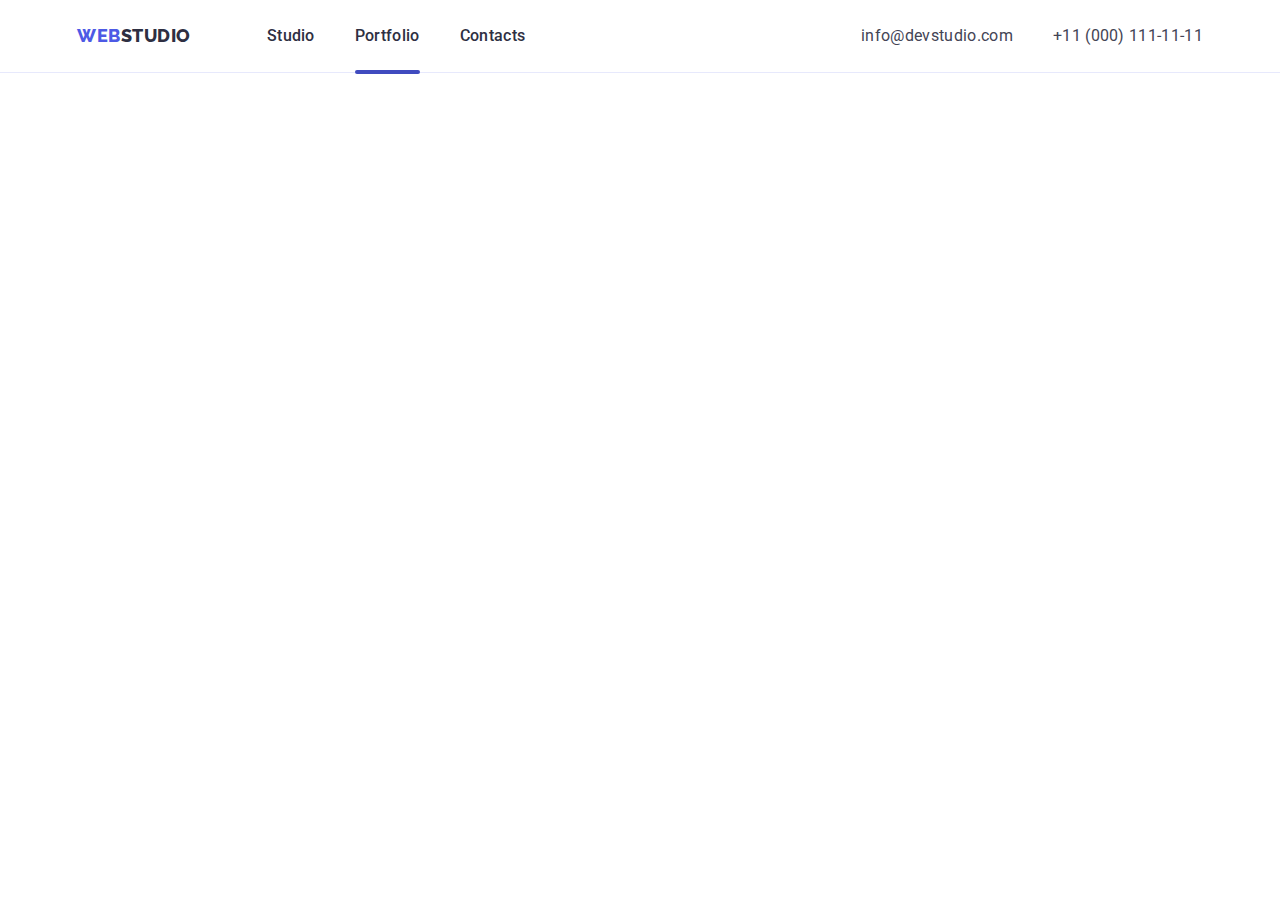
==== portfolio.html @ e5a438dd "1" ====
<!DOCTYPE html>
<html lang="en">
  <head>
    <meta charset="UTF-8" />
    <meta http-equiv="X-UA-Compatible" content="IE=edge" />
    <meta name="viewport" content="width=device-width, initial-scale=1.0" />

    <title>Portfolio</title>
    <link rel="preconnect" href="https://fonts.googleapis.com" />
    <link rel="preconnect" href="https://fonts.gstatic.com" crossorigin />
    <link
      href="https://fonts.googleapis.com/css2?family=Raleway:wght@800&family=Roboto:wght@400;500;700;900&display=swap"
      rel="stylesheet"
    />
    <link
      rel="stylesheet"
      href="https://cdnjs.cloudflare.com/ajax/libs/modern-normalize/1.1.0/modern-normalize.min.css"
    />
    <link href="./css/mobile_menu.css" rel="stylesheet" />
    <link href="./css/container.css" rel="stylesheet" />
    <link href="./css/styles.css" rel="stylesheet" />
  </head>

  <body>
    <header class="header">
      <div class="container navigations">
        <nav class="navigations">
          <a class="logo-top link" href=""
            >Web<span class="studio-top">Studio</span></a
          >

          <ul class="nav list">
            <li class="nav-list">
              <a class="nav-item link" href="./index.html">Studio</a>
            </li>
            <li class="nav-list">
              <a
                class="nav-item link menu__link__active"
                href="./portfolio.html"
                >Portfolio</a
              >
            </li>
            <li class="nav-list">
              <a class="nav-item link" href="">Contacts</a>
            </li>
          </ul>
        </nav>

        <button type="button" class="mobile-menu-open" js-open-menu>
          <svg class="mobile-menu-open__svg" width="32" height="22">
            <use href="./images/icons.svg#icon-menu-vector"></use>
          </svg>
        </button>

        <address class="contact">
          <ul class="contact-list list">
            <li class="contact-catalog">
              <a class="contact-item link" href="mailto:info@devstudio.com"
                >info@devstudio.com</a
              >
            </li>
            <li class="contact-catalog">
              <a class="contact-item link" href="tel:+110001111111"
                >+11 (000) 111-11-11</a
              >
            </li>
          </ul>
        </address>

        <div class="mobile-menu-burger" js-menu-container>
          <div class="container mobile-menu-container">
            <button type="button" class="menu-btn" js-close-menu>
              <svg class="button-icon_menu" width="8" height="8">
                <use href="./images/icons.svg#icon-close-black"></use>
              </svg>
            </button>

            <ul class="nav-menu list">
              <li class="nav-list-menu">
                <a class="nav-item-menu link" href="./index.html">Studio</a>
              </li>
              <li class="nav-list-menu">
                <a class="nav-item-menu link" href="./portfolio.html"
                  >Portfolio</a
                >
              </li>
              <li class="nav-list-menu">
                <a class="nav-item-menu link" href="">Contacts</a>
              </li>
            </ul>

            <div>
              <ul class="contact-list-menu list">
                <li class="contact-catalog-menu">
                  <a class="contact-item-phone link" href="tel:+110001111111"
                    >+11 (000) 111-11-11</a
                  >
                </li>
                <li class="contact-catalog-menu">
                  <a
                    class="contact-item-email link"
                    href="mailto:info@devstudio.com"
                    >info@devstudio.com</a
                  >
                </li>
              </ul>

              <ul class="list social-menu">
                <li>
                  <a class="card-social-menu" href="">
                    <svg class="icon" width="24" height="24">
                      <use
                        class="team-icons"
                        href="./images/icons.svg#icon-instagram"
                      ></use>
                    </svg>
                  </a>
                </li>
                <li>
                  <a class="card-social-menu" href="">
                    <svg class="icon" width="24" height="24">
                      <use
                        class="team-icons"
                        href="./images/icons.svg#icon-twitter"
                      ></use>
                    </svg>
                  </a>
                </li>
                <li>
                  <a class="card-social-menu" href="">
                    <svg class="icon" width="24" height="24">
                      <use
                        class="team-icons"
                        href="./images/icons.svg#icon-facebook"
                      ></use>
                    </svg>
                  </a>
                </li>
                <li>
                  <a class="card-social-menu" href="">
                    <svg class="icon" width="24" height="24">
                      <use
                        class="team-icons"
                        href="./images/icons.svg#icon-linkedin"
                      ></use>
                    </svg>
                  </a>
                </li>
              </ul>
            </div>
          </div>
        </div>
      </div>
    </header>

    <!-- <main>
      <section class="portfolio">
        <div class="container">
          <h1 hidden>Kind-work</h1>
          <ul class="button-list list">
            <li class="button-catalog">
              <button class="button-kind" type="button">All</button>
            </li>
            <li class="button-catalog">
              <button class="button-kind" type="button">Web Site</button>
            </li>
            <li class="button-catalog">
              <button class="button-kind" type="button">App</button>
            </li>
            <li class="button-catalog">
              <button class="button-kind" type="button">Design</button>
            </li class="button-catalog">
            <li>
              <button class="button-kind" type="button">Marketing</button>
            </li class="button-catalog">
          </ul>

          <ul class="cards-set list">
            <li class="card-list">
              <a class="card-links link" href=""
                >
                <div class="card-set-wrapper">
              <img class="card-img" src="./images/img4.jpg" alt="banking" width="360" />
               <p class="card-set-text">
                14 Stylish and User-Friendly App Design Concepts · Task Manager App · Calorie Tracker App · Exotic Fruit Ecommerce App · Cloud Storage App
              </p> 
                </div>
                <div class="card-info">  
                <h2 class="cards-set-title">Banking App Interface Concept</h2>
                <p class="card-sphere">App</p>
                </div>
              </a>
            </li>
            <li class="card-list">
              <a class="card-links link" href=""
                >
                <div class="card-set-wrapper"> 
                  <img class="card-img" src="./images/imgp2.jpg" alt="cashless" width="360" />
                   <p class="card-set-text">
                14 Stylish and User-Friendly App Design Concepts · Task Manager App · Calorie Tracker App · Exotic Fruit Ecommerce App · Cloud Storage App
              </p> 
                </div>
                <div class="card-info"> 
                <h2 class="cards-set-title">Cashless Payment</h2>
                <p class="card-sphere">Marketing</p>
                </div>
              </a>
            </li>
            <li class="card-list">
              <a class="card-links link" href="">
                <div class="card-set-wrapper">
                <img class="card-img" src="./images/imgp3.jpg" alt="app" width="360" />
                 <p class="card-set-text">
                14 Stylish and User-Friendly App Design Concepts · Task Manager App · Calorie Tracker App · Exotic Fruit Ecommerce App · Cloud Storage App
              </p> 
                </div>
                <div class="card-info"> 
                <h2 class="cards-set-title">Meditation App</h2>
                <p class="card-sphere">App</p>
                </div>
              </a>
            </li>

            <li class="card-list">
              <a class="card-links link" href="">
                <div class="card-set-wrapper"> 
                <img class="card-img" src="./images/imgtax.jpg" alt="taxi" width="360" />
                 <p class="card-set-text">
                14 Stylish and User-Friendly App Design Concepts · Task Manager App · Calorie Tracker App · Exotic Fruit Ecommerce App · Cloud Storage App
              </p> 
                </div>
                <div class="card-info"> 
                <h2 class="cards-set-title">Taxi Service</h2>
                <p class="card-sphere">Marketing</p>
                </div></a
              >
              
            </li>
            <li class="card-list">
              <a class="card-links link" href="">
                <div class="card-set-wrapper"> 
                <img class="card-img" src="./images/imgp5.jpg" alt="screen" width="360" />
                 <p class="card-set-text">
                14 Stylish and User-Friendly App Design Concepts · Task Manager App · Calorie Tracker App · Exotic Fruit Ecommerce App · Cloud Storage App
              </p> 
                </div>
                <div class="card-info"> 
                <h2 class="cards-set-title">Screen Illustrations</h2>
                <p class="card-sphere">Design</p></div></a
              >
            </li>
            <li class="card-list">
              <a class="card-links link" href="">
                <div class="card-set-wrapper"> 
                <img class="card-img" src="./images/imgp6.jpg" alt="courses" width="360" />
                 <p class="card-set-text">
                14 Stylish and User-Friendly App Design Concepts · Task Manager App · Calorie Tracker App · Exotic Fruit Ecommerce App · Cloud Storage App
              </p> 
                </div>
                <div class="card-info"> 
                <h2 class="cards-set-title">Online Courses</h2>
                <p class="card-sphere">Marketing</p></div></a
              >
            </li>
            <li class="card-list">
              <a class="card-links link" href="">
                <div class="card-set-wrapper"> 
                <img class="card-img" src="./images/imgp7.jpg" alt="instagram" width="360" />
                 <p class="card-set-text">
                14 Stylish and User-Friendly App Design Concepts · Task Manager App · Calorie Tracker App · Exotic Fruit Ecommerce App · Cloud Storage App
              </p> 
                </div>
                <div class="card-info"> 
                <h2 class="cards-set-title">Instagram Stories Concept</h2>
                <p class="card-sphere">Design</p></div></a
              >
            </li>
            <li class="card-list">
              <a class="card-links link" href="">
                <div class="card-set-wrapper"> 
                <img class="card-img" src="./images/imgp8.jpg" alt="food" width="360" />
                 <p class="card-set-text">
                14 Stylish and User-Friendly App Design Concepts · Task Manager App · Calorie Tracker App · Exotic Fruit Ecommerce App · Cloud Storage App
              </p> 
                </div>
                <div class="card-info"> 
                <h2 class="cards-set-title">Organic Food</h2>
                <p class="card-sphere">Web Site</p></div>
              </a>
            </li>
            <li class="card-list">
              <a class="card-links link" href="">
                <div class="card-set-wrapper"> 
                <img class="card-img" src="./images/imgp9.jpg" alt="coffee" width="360" />
                 <p class="card-set-text">
                14 Stylish and User-Friendly App Design Concepts · Task Manager App · Calorie Tracker App · Exotic Fruit Ecommerce App · Cloud Storage App
              </p> 
                </div>
                <div class="card-info"> 
                <h2 class="cards-set-title">Fresh Coffee</h2>
                <p class="card-sphere">Web Site</p></div></a
              >
            </li>
          </ul>
        </div>
      </section>
    </main> -->

    <!-- <footer class="footer">
      <div class="container bottom-container">
        <div class="footer-join">
          <div class="footer-conteiner">
            <a class="logo-top logo-foot link" href=""
              >Web<span class="studio-botton">Studio</span></a
            >
            <p class="footer-text">
              Increase the flow of customers and <br />sales for your business
              with digital<br />
              marketing & growth solutions.
            </p>
          </div>

          <div class="join-block">
            <h3 class="social-title">Social media</h3>
            <ul class="list social-footer">
              <li class="card-social">
                <a class="card-social-footer" href="">
                  <svg class="icon" width="24" height="24">
                    <use
                      class="team-icons"
                      href="./images/icons.svg#icon-instagram"
                    ></use>
                  </svg>
                </a>
              </li>
              <li class="card-social">
                <a class="card-social-footer" href="">
                  <svg class="icon" width="24" height="24">
                    <use
                      class="team-icons"
                      href="./images/icons.svg#icon-twitter"
                    ></use>
                  </svg>
                </a>
              </li>
              <li class="card-social">
                <a class="card-social-footer" href="">
                  <svg class="icon" width="24" height="24">
                    <use
                      class="team-icons"
                      href="./images/icons.svg#icon-facebook"
                    ></use>
                  </svg>
                </a>
              </li>
              <li class="card-social">
                <a class="card-social-footer" href="">
                  <svg class="icon" width="24" height="24">
                    <use
                      class="team-icons"
                      href="./images/icons.svg#icon-linkedin"
                    ></use>
                  </svg>
                </a>
              </li>
            </ul>
          </div>
        </div>

        <div class="subscribe">
          <h3 class="social-title-sb">Subscribe</h3>
          <form class="subscribe-form">
            <input
              type="text"
              class="subscribe-form-input"
              placeholder="E-mail"
              name="user-subscribe"
            />
            <button type="submit" class="subscribe-form__btn">
              <span class="join-block__subscribe"> Subscribe</span>
            </button>
          </form>
        </div>
      </div>
    </footer> -->
    <script src="./js/modal.js"></script>
    <script src="./js/modal-menu.js"></script>
  </body>
</html>
---- css/mobile_menu.css ----
@media screen and (max-width: 767px) {
  .mobile-menu-burger {
    position: fixed;
    width: 100%;
    height: 100%;
    background-color: #fff;
    top: 0;
    left: 0;
    z-index: 1000;

    opacity: 0;
    visibility: hidden;
    pointer-events: none;
  }

  .mobile-menu-container {
    display: flex;
    flex-direction: column;
    height: 100%;
    justify-content: space-between;
  }

  .is-open {
    opacity: 1;
    visibility: visible;
    pointer-events: auto;
  }

  .mobile-menu-open {
    border: none;
    padding: 0;
    line-height: 0;
    background: transparent;
  }

  .mobile-menu-open__svg {
    fill: black;
    stroke: black;
  }

  .menu-btn {
    position: absolute;
    width: 24px;
    height: 24px;
    top: 24px;
    right: 24px;
    border-radius: 50%;
    background-color: #e7e9fc;
    border: 1px solid rgba(0, 0, 0, 0.1);
    border-color: #f4f4fd;
    display: flex;
    align-items: center;
    justify-content: center;
    fill: var(--navy-blue-color);
    cursor: pointer;
    transition-property: fill, background-color;
    transition-duration: 250ms;
    transition-timing-function: cubic-bezier(0.4, 0, 0.2, 1);
  }

  .menu-btn:hover {
    background-color: var(--ocean-color);
    fill: var(--white-color);
  }
  .button-icon_menu {
  }

  .nav-menu {
    padding-top: 80px;
    padding-left: 40px;
    display: flex;
    flex-direction: column;
    gap: 40px;
  }

  .nav-item-menu {
    font-family: "Roboto";
    font-style: normal;
    font-weight: 700;
    font-size: 36px;
    line-height: 1.1;
    letter-spacing: 0.02em;
    text-transform: capitalize;
    color: #2e2f42;
  }

  .nav-item-menu:focus {
    color: var(--ocean-color);
  }

  .contact-catalog-menu {
    margin-bottom: 40px;
  }

  .contact-catalog-menu:last-child {
    margin-bottom: 0;
  }

  .contact-list-menu {
    padding-left: 40px;
    padding-bottom: 48px;
  }

  .contact-item-phone {
    font-family: "Roboto";
    font-style: normal;
    font-weight: 700;
    font-size: 36px;
    line-height: 1.1;
    letter-spacing: 0.02em;
    text-transform: capitalize;
    color: #2e2f42;
  }

  .contact-item-phone:focus {
    color: var(--ocean-color);
  }

  .contact-item-email {
    font-family: "Roboto";
    font-style: normal;
    font-weight: 500;
    font-size: 20px;
    line-height: 1.2;
    letter-spacing: 0.02em;
    color: #434455;
  }

  .contact-item-email:focus {
    color: var(--ocean-color);
  }

  .social-menu {
    display: flex;
    justify-content: space-around;
  }

  .card-social-menu {
    display: flex;
    align-items: center;
    justify-content: center;
    width: 40px;
    height: 40px;
    border-radius: 50%;
    background-color: var(--iris-color);

    transition-property: background-color;
    transition-duration: 250ms;
    transition-timing-function: cubic-bezier(0.4, 0, 0.2, 1);
  }

  .card-social-menu:focus {
    background-color: var(--ocean-color);
  }
}

@media screen and (min-width: 768px) {
  .mobile-menu-burger {
    display: none;
  }
  .mobile-menu-open {
    display: none;
  }
}
---- css/container.css ----
.container {
  padding-left: 16px;
  padding-right: 16px;
}

@media screen and (min-width: 480px) {
  .container {
    width: 428px;
    margin-right: auto;
    margin-left: auto;
  }
}

@media screen and (min-width: 768px) {
  .container {
    width: 768px;
  }
}

@media screen and (min-width: 1200px) {
  .container {
    width: 1158px;
  }
}
---- css/styles.css ----
:root {
  --font-weight-h: 500;
  --font-weight-hh: 700;
  --font-size-h: 20px;
  --font-size-hh: 36px;
  --line-height-h: 1.1;
  --line-height-hh: 1.2;
  --line-height-p: 1.5;
  --letter-spacing-h: 0.04em;
  --letter-spacing-p: 0.02em;
  --slate-color: #434455;
  --navy-blue-color: #2e2f42;
  --iris-color: #4d5ae5;
  --white-color: #ffffff;
  --ocean-color: #404bbf;
  --cloud-color: #f4f4fd;
  --cornflower-color: #e7e9fc;
  --green-color: #31d0aa;
  --light-slate: #8e8f99;
  --dairy: #fcfcfc;
}

body {
  font-family: "Roboto", sans-serif;
  font-style: normal;
  background-color: var(--white-color);
  color: var(--slate-color);
  margin: 0;
}

.nav,
.contact-list {
  list-style: none;
}

header {
  background-color: var(--white-color);
}

.link {
  text-decoration: none;
}

.list {
  margin: 0;
}

h1,
h2,
h3,
h4,
h5,
h6,
p,
a,
ul {
  margin: 0;
  padding: 0;
  border: 0;
}

ul {
  list-style-type: none;
}

button {
  cursor: pointer;
}

/*header*/

/*логотип*/

.header {
  padding-top: 16px;
  padding-bottom: 16px;
  border-bottom: 1px solid var(--cornflower-color);
}

.logo-top {
  font-family: "Raleway", sans-serif;
  font-weight: 800;
  font-size: 18px;
  line-height: 1.17;
  letter-spacing: 0.03em;
  text-transform: uppercase;
  color: var(--iris-color);
  margin-right: 76px;
}

.studio-top {
  font-family: "Raleway", sans-serif;
  font-weight: 800;
  font-size: 18px;
  line-height: 1.17;
  letter-spacing: 0.03em;
  text-transform: uppercase;
  color: var(--navy-blue-color);
}

/* navbar */

/* navbar */

@media screen and (max-width: 768px) {
  .nav {
    display: none;
  }

  .contact {
    display: none;
  }
}

.navigations {
  display: flex;
  align-items: center;
  justify-content: space-between;
}

@media screen and (min-width: 768px) {
  .header {
    border-bottom: 1px solid var(--cornflower-color);
  }

  .navigations {
    display: flex;
    align-items: center;
  }

  .nav {
    display: flex;
  }

  .menu__link__active::after {
    content: "";
    position: absolute;
    width: 100%;
    height: 4px;
    bottom: -2px;
    left: 0;
    background: var(--ocean-color);
    border-radius: 2px;
    top: 44px;
  }

  .menu__link__active {
    color: var(--ocean-color);
  }

  .nav-item {
    position: relative;

    display: block;

    font-weight: var(--font-weight-h);
    line-height: var(--line-height-p);
    letter-spacing: var(--letter-spacing-p);

    color: var(--navy-blue-color);

    transition-property: color;
    transition-duration: 250ms;
    transition-timing-function: cubic-bezier(0.4, 0, 0.2, 1);
  }

  .nav-list {
    margin-right: 40px;
  }
  .nav-list:last-child {
    margin-right: 0;
  }

  /* contacts */

  .contact {
    margin-left: auto;
  }
  .contact-list {
    display: flex;
    gap: 0;
    flex-direction: column;
    align-items: baseline;
    font-size: 12px;
  }

  .contact-item {
    display: block;

    font-style: normal;
    font-weight: 400px;
    font-size: 12px;
    line-height: var(--line-height-p);
    letter-spacing: var(--letter-spacing-p);

    color: var(--slate-color);

    transition-property: color;
    transition-duration: 250ms;
    transition-timing-function: cubic-bezier(0.4, 0, 0.2, 1);
  }

  .nav-item:focus,
  .nav-item:hover,
  .contact-item:focus,
  .contact-item:hover {
    color: var(--ocean-color);
  }
}

@media screen and (min-width: 1200px) {
  .header {
    border-bottom: 1px solid var(--cornflower-color);
    padding-top: 0px;
    padding-bottom: 0px;
  }

  .navigations {
    display: flex;
    align-items: center;
  }

  .nav {
    display: flex;
  }

  .menu__link__active {
    color: #404bbf;
  }

  .menu__link__active::after {
    content: "";
    position: absolute;
    width: 100%;
    height: 4px;
    bottom: -2px;
    left: 0;
    background: var(--ocean-color);
    border-radius: 2px;
    top: 70px;
  }

  .nav-item {
    position: relative;

    display: block;

    padding-top: 24px;
    padding-bottom: 24px;

    font-weight: var(--font-weight-h);
    line-height: var(--line-height-p);
    letter-spacing: var(--letter-spacing-p);

    color: var(--navy-blue-color);

    transition-property: color;
    transition-duration: 250ms;
    transition-timing-function: cubic-bezier(0.4, 0, 0.2, 1);
  }

  .nav-list {
    margin-right: 40px;
  }
  .nav-list:last-child {
    margin-right: 0;
  }

  /* contacts */

  .contact {
    margin-left: auto;
  }
  .contact-list {
    display: flex;
    flex-direction: row;
  }

  .contact-catalog {
    margin-left: 40px;
  }

  .contact-catalog:first-child {
    margin-left: 0;
  }

  .contact-item {
    display: block;
    padding-top: 24px;
    padding-bottom: 24px;

    font-style: normal;
    font-weight: 400px;
    font-size: 16px;
    line-height: var(--line-height-p);
    letter-spacing: var(--letter-spacing-p);

    color: var(--slate-color);

    transition-property: color;
    transition-duration: 250ms;
    transition-timing-function: cubic-bezier(0.4, 0, 0.2, 1);
  }

  .nav-item:focus,
  .nav-item:hover,
  .contact-item:focus,
  .contact-item:hover {
    color: var(--ocean-color);
  }
}
/* main page*/

/*hero*/

@media screen and (max-width: 768px) {
  .hero-section {
    margin: auto;
    padding-top: 112px;
    padding-bottom: 112px;
    text-align: center;

    background-color: var(--navy-blue-color);
    background-image: linear-gradient(
        rgba(46, 47, 66, 0.7),
        rgba(46, 47, 66, 0.7)
      ),
      url(../images/baner_ph.jpg);
    background-repeat: no-repeat;
    background-size: cover;
    width: 100%;

    background-position: center;
  }

  @media screen and (min-device-pixel-ratio: 2) and (max-width: 768px),
    screen and (min-resolution: 192dpi) and (max-width: 768px),
    screen and (min-resolution: 2dppx) and (max-width: 768px) {
    .hero-section {
      background-image: linear-gradient(
          rgba(46, 47, 66, 0.7),
          rgba(46, 47, 66, 0.7)
        ),
        url(../images/baner-ph-2x.jpg);
    }
  }
  .hero-title {
    margin-top: 0;
    margin-bottom: 0;

    text-align: center;
    font-weight: var(--font-weight-hh);
    font-size: 36px;
    line-height: 1.1;
    letter-spacing: var(--letter-spacing-p);
    color: var(--white-color);
  }

  .hero-button {
    margin-top: 72px;

    padding-bottom: 188px;

    border: 1px solid transparent;
    border-radius: 4px;
    padding: 16px 32px;
    min-width: 169px;

    font-family: "Roboto", sans-serif;
    font-weight: 500;
    font-size: 16px;
    line-height: 1.5;
    letter-spacing: 0.04em;
    cursor: pointer;
    text-align: center;

    background-color: var(--iris-color);
    color: var(--white-color);

    transition-duration: 250ms;
    transition-property: color, background-color, box-shadow;
    transition-timing-function: cubic-bezier(0.4, 0, 0.2, 1);
  }

  .hero-button:focus,
  .hero-button:hover {
    background-color: var(--ocean-color);
    color: var(--white-color);
  }
}

@media screen and (min-width: 769px) {
  .hero-section {
    padding-top: 112px;
    padding-bottom: 112px;
    background-image: linear-gradient(
        rgba(46, 47, 66, 0.7),
        rgba(46, 47, 66, 0.7)
      ),
      url(../images/baner_tb.jpg);
    background-repeat: no-repeat;
    background-size: cover;
    width: 100%;

    background-position: center;
    text-align: center;
  }

  @media screen and (min-device-pixel-ratio: 2) and (min-width: 769px),
    screen and (min-resolution: 192dpi) and (min-width: 769px),
    screen and (min-resolution: 2dppx) and (min-width: 769px) {
    .hero-section {
      background-image: linear-gradient(
          rgba(46, 47, 66, 0.7),
          rgba(46, 47, 66, 0.7)
        ),
        url(../images/baner-tb-2x.jpg);
    }
  }
  .hero-title {
    font-size: 56px;
    line-height: 1.07;
    letter-spacing: var(--letter-spacing-p);
    color: var(--white-color);
  }

  .hero-button {
    margin-top: 36px;

    border: 1px solid transparent;
    border-radius: 4px;
    padding: 16px 32px;
    min-width: 169px;

    font-family: "Roboto", sans-serif;
    font-weight: 500;
    font-size: 16px;
    line-height: 1.5;
    letter-spacing: 0.04em;
    cursor: pointer;
    text-align: center;

    background-color: var(--iris-color);
    color: var(--white-color);

    transition-duration: 250ms;
    transition-property: color, background-color, box-shadow;
    transition-timing-function: cubic-bezier(0.4, 0, 0.2, 1);
  }

  .hero-button:focus,
  .hero-button:hover {
    background-color: var(--ocean-color);
    color: var(--white-color);
  }
}

@media screen and (min-width: 1200px) {
  .hero-section {
    margin: auto;
    padding-top: 188px;
    padding-bottom: 188px;
    text-align: center;
    background-image: linear-gradient(
        rgba(46, 47, 66, 0.7),
        rgba(46, 47, 66, 0.7)
      ),
      url(../images/people-office.jpg);
    background-repeat: no-repeat;
    background-size: cover;
    max-width: 1400px;
    background-position: center;
  }

  @media screen and (min-device-pixel-ratio: 2) and (min-width: 1200px),
    screen and (min-resolution: 192dpi) and (min-width: 1200px),
    screen and (min-resolution: 2dppx) and (min-width: 1200px) {
    .hero-section {
      background-image: linear-gradient(
          rgba(46, 47, 66, 0.7),
          rgba(46, 47, 66, 0.7)
        ),
        url(../images/people-office2x.jpg);
    }
  }

  .hero-button {
    margin-top: 48px;
  }
}
/*feature*/

@media screen and (max-width: 768px) {
  .feature {
    padding-top: 96px;
    padding-bottom: 96px;
  }

  .h-feature {
    margin-top: 0;
    margin-bottom: 0;
  }

  .feature-list {
  }

  .feature-catalog {
    margin-bottom: 72px;
  }

  .feature-catalog:last-child {
    margin-right: 0;
    margin-bottom: 0;
  }

  .feature-title {
    font-size: 36px;
    line-height: 1.1;
    text-align: center;
    letter-spacing: 0.02em;
    color: #2e2f42;

    margin-bottom: 8px;
  }

  .feature-text {
    font-weight: 500;
    font-size: 16px;
    line-height: 1.5;
    letter-spacing: 0.02em;
  }
}

@media screen and (min-width: 769px) {
  .feature {
    width: 100%;
    padding-top: 96px;
    padding-bottom: 96px;
  }

  .h-feature {
    margin-top: 0;
    margin-bottom: 0;
  }

  .feature-list {
    display: flex;
    flex-wrap: wrap;
  }

  .feature-catalog {
    margin-bottom: 72px;
    margin-right: 24px;
    width: 356px;
  }

  .feature-catalog:nth-child(2) {
    margin-right: 0px;
  }

  .feature-catalog:nth-child(3) {
    margin-bottom: 0px;
  }

  .feature-catalog:nth-child(4) {
    margin-bottom: 0px;
    margin-right: 0px;
  }

  .feature-title {
    font-size: 36px;
    line-height: 1.1;
    letter-spacing: 0.02em;
    color: #2e2f42;

    margin-bottom: 8px;
  }

  .feature-text {
    font-weight: 500;
    font-size: 16px;
    line-height: 1.5;
    letter-spacing: var(--letter-spacing-p);
  }
}

@media screen and (min-width: 1200px) {
  .feature {
    padding-top: 120px;
    padding-bottom: 120px;
  }

  .h-feature {
    margin-top: 0;
    margin-bottom: 0;
  }

  .feature-catalog {
    width: 264px;
    flex-wrap: wrap;
    margin-right: 24px;
    margin-bottom: 0;
  }

  .feature-catalog::before {
    display: block;
    content: "";
    height: 112px;
    block-size: contain;
    background-repeat: no-repeat;
    background-position: center;
    background-color: var(--cloud-color);
  }

  .feature-catalog:nth-child(1)::before {
    background-image: url(../images/antenna1.svg);
  }

  .feature-catalog:nth-child(2)::before {
    background-image: url(../images/clock1.svg);
  }

  .feature-catalog:nth-child(3)::before {
    background-image: url(../images/diagram1.svg);
  }

  .feature-catalog:nth-child(4)::before {
    background-image: url(../images/astronaut1.svg);
  }

  .feature-catalog:last-child {
    margin-right: 0;
    width: 264px;
  }

  .feature-catalog:nth-child(2) {
    margin-right: 24px;
  }

  .feature-list {
    list-style: none;
    display: flex;
    padding-left: 0px;
    padding-right: 0px;
    flex-wrap: nowrap;
  }

  .feature-title {
    margin-top: 8px;
    margin-bottom: 8px;

    font-weight: 500;
    font-size: 20px;
    line-height: 1.2;

    letter-spacing: 0.02em;
    color: var(--navy-blue-color);
  }

  .feature-text {
    padding-top: 0;

    min-width: 264px;

    font-weight: 400;
    font-size: 16px;
    line-height: 1.5;

    letter-spacing: 0.02em;

    color: #434455;
  }
}

/*doing*/

@media screen and (max-width: 768px) {
  .doing {
    display: none;
  }
}

@media screen and (max-width: 1200px) and (min-width: 768px) {
  .doing {
    display: none;
  }
}

@media screen and (min-width: 1200px) {
  .doing {
    background-color: var(--white-color);
    padding-bottom: 120px;
  }

  .doing-catalog {
    margin-right: 24px;
  }

  .doing-catalog:last-child {
    margin-right: 0;
  }

  .doing-card {
    list-style: none;
    display: flex;
  }

  .h-doing {
    margin-top: 0;
    margin-bottom: 72px;

    text-align: center;
    font-weight: var(--font-weight-hh);
    font-size: var(--font-size-hh);
    line-height: 1.11;
    letter-spacing: var(--letter-spacing-p);
    text-transform: capitalize;
    color: var(--navy-blue-color);
  }
}
/*team*/

@media screen and (max-width: 768px) {
  .team {
    background-color: var(--cloud-color);
    padding-top: 96px;
    padding-bottom: 96px;
  }

  .team-title {
    margin-bottom: 72px;

    text-align: center;
    font-weight: var(--font-weight-hh);
    font-size: var(--font-size-hh);
    line-height: 1.11;
    letter-spacing: var(--letter-spacing-p);
    text-transform: capitalize;
    color: var(--navy-blue-color);
  }

  .team-list {
    display: flex;
    flex-direction: column;
    justify-content: center;
    align-items: center;
  }

  .team-catalog {
    margin-right: 0px;
    background-color: var(--white-color);
    box-shadow: 0px 1px 6px rgba(46, 47, 66, 0.08),
      0px 1px 1px rgba(46, 47, 66, 0.16), 0px 2px 1px rgba(46, 47, 66, 0.08);
    border-radius: 0px 0px 4px 4px;
    margin-bottom: 72px;
  }

  .team-catalog:last-child {
    margin-bottom: 0;
  }

  .team-info {
    width: 264px;
    margin-right: 0;

    padding-left: 16px;
    padding-right: 16px;
    padding-top: 32px;
    padding-bottom: 32px;
    background: var(--white-color);
  }

  .team-name {
    margin-right: 0;

    margin-top: 0;
    margin-bottom: 8px;

    font-weight: var(--font-weight-h);
    font-size: var(--font-size-h);
    line-height: 1.2;
    letter-spacing: var(--letter-spacing-p);
    text-align: center;
    color: var(--navy-blue-color);
  }

  .team-work {
    margin-right: 0;

    margin: 0;
    font-size: 16px;
    line-height: 1.5;
    letter-spacing: var(--letter-spacing-p);
    text-align: center;
    color: var(--slate-color);
  }

  .social-link {
    margin-top: 8px;
    display: flex;
    justify-content: space-between;
  }

  .card-social {
    display: flex;
  }

  .card-social-team {
    display: flex;
    align-items: center;
    justify-content: center;
    width: 40px;
    height: 40px;
    border-radius: 50%;
    background-color: var(--iris-color);

    transition-property: background-color;
    transition-duration: 250ms;
    transition-timing-function: cubic-bezier(0.4, 0, 0.2, 1);
  }

  .card-social-team:hover,
  .card-social-team:focus {
    background-color: var(--ocean-color);
  }
}

@media screen and (min-width: 769px) {
  .team {
    background-color: var(--cloud-color);
    padding-top: 96px;
    padding-bottom: 96px;
  }

  .team-title {
    margin-bottom: 72px;

    text-align: center;
    font-weight: var(--font-weight-hh);
    font-size: var(--font-size-hh);
    line-height: 1.11;
    letter-spacing: var(--letter-spacing-p);
    text-transform: capitalize;
    color: var(--navy-blue-color);
  }

  .team-list {
    display: flex;
    flex-wrap: wrap;
    row-gap: 64px;
    column-gap: 24px;
    align-items: center;
    justify-content: center;
  }

  .team-catalog {
    background-color: var(--white-color);
    box-shadow: 0px 1px 6px rgba(46, 47, 66, 0.08),
      0px 1px 1px rgba(46, 47, 66, 0.16), 0px 2px 1px rgba(46, 47, 66, 0.08);
    border-radius: 0px 0px 4px 4px;
  }

  .team-info {
    width: 264px;
    margin-right: 0;

    padding-left: 16px;
    padding-right: 16px;
    padding-top: 32px;
    padding-bottom: 32px;
    background: var(--white-color);
  }

  .team-name {
    margin-right: 0;

    margin-top: 0;
    margin-bottom: 8px;

    font-weight: var(--font-weight-h);
    font-size: var(--font-size-h);
    line-height: 1.2;
    letter-spacing: var(--letter-spacing-p);
    text-align: center;
    color: var(--navy-blue-color);
  }

  .team-work {
    margin-right: 0;

    margin: 0;
    font-size: 16px;
    line-height: 1.5;
    letter-spacing: var(--letter-spacing-p);
    text-align: center;
    color: var(--slate-color);
  }

  .social-link {
    margin-top: 8px;
    display: flex;
    justify-content: space-between;
  }

  .card-social {
    display: flex;
  }

  .card-social-team {
    display: flex;
    align-items: center;
    justify-content: center;
    width: 40px;
    height: 40px;
    border-radius: 50%;
    background-color: var(--iris-color);

    transition-property: background-color;
    transition-duration: 250ms;
    transition-timing-function: cubic-bezier(0.4, 0, 0.2, 1);
  }

  .card-social-team:hover,
  .card-social-team:focus {
    background-color: var(--ocean-color);
  }
}

@media screen and (min-width: 1200px) {
  .team {
    padding-top: 120px;
    padding-bottom: 120px;
  }

  .team-list {
    margin: 0;
    display: flex;
    flex-wrap: nowrap;
  }

  .team-catalog {
    margin-right: 24px;
    background-color: var(--white-color);
    box-shadow: 0px 1px 6px rgba(46, 47, 66, 0.08),
      0px 1px 1px rgba(46, 47, 66, 0.16), 0px 2px 1px rgba(46, 47, 66, 0.08);
    border-radius: 0px 0px 4px 4px;
  }

  .team-catalog:last-child {
    margin-right: 0;
  }
}

@media screen and (max-width: 768px) {
  .customers {
    padding-top: 96px;
    padding-bottom: 96px;
  }

  .customers-title {
    font-weight: var(--font-weight-hh);
    font-size: var(--font-size-hh);
    line-height: 1.11;
    text-align: center;
    letter-spacing: var(--letter-spacing-p);
    text-transform: capitalize;
    color: var(--navy-blue-color);
    margin-bottom: 72px;
  }

  .customers-list {
    display: flex;
    flex-wrap: wrap;
    justify-content: center;
    row-gap: 72px;
    column-gap: 16px;
  }

  .customers-link {
    display: flex;
    color: #8e8f99;
    justify-content: center;
    align-items: center;
    border: 1px solid #8e8f99;
    border-radius: 4px;

    height: 88px;
    width: 190px;

    transition-property: border;
    transition-duration: 250ms;
    transition-timing-function: cubic-bezier(0.4, 0, 0.2, 1);
  }

  .customers-link:hover,
  .customers-link:focus {
    color: var(--ocean-color);
    border: 1px solid var(--ocean-color);
  }

  .clients-cards {
    fill: currentColor;
    transition-property: color;
    transition-duration: 250ms;
    transition-timing-function: cubic-bezier(0.4, 0, 0.2, 1);
  }
}

@media screen and (min-width: 769px) {
  .customers {
    padding-top: 96px;
    padding-bottom: 96px;
  }

  .customers-title {
    font-weight: var(--font-weight-hh);
    font-size: var(--font-size-hh);
    line-height: 1.11;
    text-align: center;
    letter-spacing: var(--letter-spacing-p);
    text-transform: capitalize;
    color: var(--navy-blue-color);
    margin-bottom: 72px;
  }

  .customers-list {
    display: flex;
    flex-wrap: wrap;
    justify-content: center;
    row-gap: 72px;
    column-gap: 24px;
  }

  .customers-link {
    display: flex;
    color: #8e8f99;
    justify-content: center;
    align-items: center;
    border: 1px solid #8e8f99;
    border-radius: 4px;
    width: 168px;
    height: 88px;
    transition-property: border;
    transition-duration: 250ms;
    transition-timing-function: cubic-bezier(0.4, 0, 0.2, 1);
  }

  .customers-link:hover,
  .customers-link:focus {
    color: var(--ocean-color);
    border: 1px solid var(--ocean-color);
  }

  .clients-cards {
    fill: currentColor;
    transition-property: color;
    transition-duration: 250ms;
    transition-timing-function: cubic-bezier(0.4, 0, 0.2, 1);
  }
}

@media screen and (min-width: 1200px) {
  .customers {
    padding-top: 120px;
    padding-bottom: 120px;
  }

  .customers-list {
    display: flex;
    flex-wrap: nowrap;
    gap: 24px;
  }
  .customers-item {
    height: 88px;
    width: 168px;
  }

  .customers-link {
    display: flex;
    color: #8e8f99;
    justify-content: center;
    align-items: center;
    width: 168px;
    height: 88px;
    border: 1px solid #8e8f99;
    border-radius: 4px;

    transition-property: border;
    transition-duration: 250ms;
    transition-timing-function: cubic-bezier(0.4, 0, 0.2, 1);
  }

  .customers-link:hover,
  .customers-link:focus {
    color: var(--ocean-color);
    border: 1px solid var(--ocean-color);
  }

  .clients-cards {
    fill: currentColor;
    transition-property: color;
    transition-duration: 250ms;
    transition-timing-function: cubic-bezier(0.4, 0, 0.2, 1);
  }
}

/*footer*/

@media screen and (max-width: 768px) {
  .footer {
    background-color: var(--navy-blue-color);
    padding-top: 96px;
    padding-bottom: 96px;
  }

  .footer-join {
    display: flex;
    flex-wrap: wrap;
    justify-content: center;
  }

  .logo-foot {
    margin-right: 0;
    display: flex;
    justify-content: center;
  }

  .studio-botton {
    font-family: "Raleway";
    font-weight: 800;
    font-size: 18px;
    line-height: 1.2;
    letter-spacing: 0.03em;
    text-transform: uppercase;
    color: var(--cloud-color);
  }

  .footer-text {
    margin-top: 16px;
    font-size: 16px;
    line-height: 1.5;
    letter-spacing: var(--letter-spacing-p);
    color: var(--cloud-color);
  }

  .join-block {
    margin-top: 72px;
    margin-bottom: 72px;
  }

  .social-title {
    display: flex;
    justify-content: center;
    font-weight: var(--font-weight-h);
    font-size: 16px;
    line-height: 1.5;
    letter-spacing: var(--letter-spacing-p);
    color: var(--white-color);
  }

  .social-footer {
    gap: 16px;
    display: flex;
    margin-top: 16px;
  }

  .card-social-footer {
    display: flex;
    align-items: center;
    justify-content: center;
    width: 40px;
    height: 40px;
    border-radius: 50%;
    background-color: var(--iris-color);

    transition-property: background-color;
    transition-duration: 250ms;
    transition-timing-function: cubic-bezier(0.4, 0, 0.2, 1);
  }

  .card-social-footer:hover,
  .card-social-footer:focus {
    background-color: var(--green-color);
  }

  .subscribe {
    display: flex;
    flex-wrap: wrap;
    justify-content: center;
  }

  .social-title-sb {
    font-weight: var(--font-weight-h);
    font-size: 16px;
    line-height: 1.5;
    letter-spacing: var(--letter-spacing-p);
    color: var(--white-color);
    margin-bottom: 16px;
  }

  .subscribe-form {
    display: flex;
    flex-wrap: wrap;
    justify-content: center;
  }
  .subscribe-form-input {
    width: 100%;
    height: 40px;
    border: 1px solid #ffffff;
    filter: drop-shadow(0px 4px 4px rgba(0, 0, 0, 0.15));
    border-radius: 4px;
    color: var(--white-color);
    background-color: var(--navy-blue-color);
    outline: none;
    padding-left: 16px;

    transition-property: border;
    transition-duration: 250ms;
    transition-timing-function: cubic-bezier(0.4, 0, 0.2, 1);
  }

  .subscribe-form-input:hover,
  .subscribe-form-input:focus {
    border: 1px solid var(--ocean-color);
  }

  .subscribe-form-input::placeholder {
    color: var(--white-color);
    font-weight: 400;
    font-size: 12px;
    line-height: 2;
    display: flex;
    align-items: center;
    letter-spacing: 0.04em;
  }

  .subscribe-form__btn {
    margin-top: 16px;
    display: flex;
    flex-direction: row;
    justify-content: center;
    align-items: center;
    padding: 8px 24px;
    gap: 16px;
    border: none;
    background: var(--iris-color);
    border-radius: 4px;

    transition-property: background-color;
    transition-duration: 250ms;
    transition-timing-function: cubic-bezier(0.4, 0, 0.2, 1);
  }

  .subscribe-form__btn:hover,
  .subscribe-form__btn:focus {
    background: var(--ocean-color);
  }

  .subscribe-form__btn::after {
    content: "";
    background: url(../images/Frame1.svg);
    background-repeat: no-repeat;
    background-position: center;
    width: 24px;
    height: 24px;
    display: block;
  }

  .join-block__subscribe {
    font-weight: 500;
    font-size: 16px;
    line-height: 1.5;
    display: flex;
    align-items: center;
    text-align: center;
    letter-spacing: 0.04em;
    color: #ffffff;
  }
}

@media screen and (min-width: 769px) {
  *.footer {
    background-color: var(--navy-blue-color);
    padding-top: 96px;
    padding-bottom: 96px;
  }

  .bottom-container {
    display: flex;
    flex-wrap: wrap;
    justify-content: left;
    padding-left: 108px;
  }

  .footer-join {
    display: flex;
    justify-content: center;
  }

  .studio-botton {
    font-family: "Raleway";
    font-weight: 800;
    font-size: 18px;
    line-height: 1.2;
    letter-spacing: 0.03em;
    text-transform: uppercase;
    color: var(--cloud-color);
  }

  .footer-text {
    margin-top: 16px;
    margin-bottom: 0px;
    font-size: 16px;
    line-height: 1.5;
    letter-spacing: var(--letter-spacing-p);
    color: var(--cloud-color);
  }

  .footer-conteiner {
    padding-left: 0px;
    padding-right: 0px;
    margin-bottom: 72px;
  }

  .social-footer {
    gap: 16px;
    display: flex;
    justify-content: space-between;
    margin-top: 16px;
  }

  .join-block {
    margin-left: 24px;
  }

  .social-title {
    font-weight: var(--font-weight-h);
    font-size: 16px;
    line-height: 1.5;
    letter-spacing: var(--letter-spacing-p);
    color: var(--white-color);
  }

  .card-social-footer {
    display: flex;
    align-items: center;
    justify-content: center;
    width: 40px;
    height: 40px;
    border-radius: 50%;
    background-color: var(--iris-color);

    transition-property: background-color;
    transition-duration: 250ms;
    transition-timing-function: cubic-bezier(0.4, 0, 0.2, 1);
  }

  .card-social-footer:hover,
  .card-social-footer:focus {
    background-color: var(--green-color);
  }

  .subscribe {
  }

  .social-title-sb {
    font-weight: var(--font-weight-h);
    font-size: 16px;
    line-height: 1.5;
    letter-spacing: var(--letter-spacing-p);
    color: var(--white-color);
    margin-bottom: 16px;
  }

  .subscribe-form {
    display: flex;
    flex-wrap: wrap;
  }
  .subscribe-form-input {
    margin-right: 24px;
    width: 264px;
    height: 40px;
    border: 1px solid #ffffff;
    filter: drop-shadow(0px 4px 4px rgba(0, 0, 0, 0.15));
    border-radius: 4px;
    color: var(--white-color);
    background-color: var(--navy-blue-color);
    outline: none;
    padding-left: 16px;

    transition-property: border;
    transition-duration: 250ms;
    transition-timing-function: cubic-bezier(0.4, 0, 0.2, 1);
  }

  .subscribe-form-input:hover,
  .subscribe-form-input:focus {
    border: 1px solid var(--ocean-color);
  }

  .subscribe-form-input::placeholder {
    color: var(--white-color);
    font-weight: 400;
    font-size: 12px;
    line-height: 2;
    display: flex;
    align-items: center;
    letter-spacing: 0.04em;
  }

  .subscribe-form__btn {
    display: flex;
    flex-direction: row;
    justify-content: center;
    align-items: center;
    padding: 8px 24px;
    gap: 16px;
    border: none;
    background: var(--iris-color);
    border-radius: 4px;

    transition-property: background-color;
    transition-duration: 250ms;
    transition-timing-function: cubic-bezier(0.4, 0, 0.2, 1);
  }

  .subscribe-form__btn:hover,
  .subscribe-form__btn:focus {
    background: var(--ocean-color);
  }

  .subscribe-form__btn::after {
    content: "";
    background: url(../images/Frame1.svg);
    background-repeat: no-repeat;
    background-position: center;
    width: 24px;
    height: 24px;
    display: block;
  }

  .join-block__subscribe {
    font-weight: 500;
    font-size: 16px;
    line-height: 1.5;
    display: flex;
    align-items: center;
    text-align: center;
    letter-spacing: 0.04em;
    color: #ffffff;
  }
}

@media screen and (min-width: 1200px) {
  .bottom-container {
    padding-left: 16px;
    flex-wrap: nowrap;
  }

  .footer-conteiner {
    margin-bottom: 0;
    margin-right: 120px;
  }

  .join-block {
    margin-left: 0;
  }

  .subscribe {
    margin-left: 80px;
  }

  .subscribe-form {
    display: flex;
    flex-wrap: nowrap;
  }
}

/******************MODAL*****************/

@media screen and (max-width: 768px) {
  .backdrop {
    position: fixed;
    top: 0px;
    left: 0px;
    width: 100%;
    height: 100%;
    background-color: rgba(34, 23, 23, 0.137);
    transition-duration: 250ms;
    transition-property: opacity, visibility;
    transition-timing-function: cubic-bezier(0.4, 0, 0.2, 1);
  }

  .backdrop.is-hidden {
    opacity: 0;
    pointer-events: none;
    visibility: hidden;
  }

  .modal {
    position: absolute;
    top: 50%;
    left: 50%;
    transform: translate(-50%, -50%);

    width: 392px;
    min-height: 586px;

    background: var(--dairy);
    box-shadow: 0px 1px 1px rgba(0, 0, 0, 0.14), 0px 1px 3px rgba(0, 0, 0, 0.12),
      0px 2px 1px rgba(0, 0, 0, 0.2);
    border-radius: 4px;
  }

  .modal-content {
    width: 100%;
    height: 100%;
    position: relative;
    padding-top: 24px;
    padding-bottom: 24px;
    padding-right: 16px;
    padding-left: 16px;
  }

  .modal-btn {
    position: absolute;
    width: 24px;
    height: 24px;
    top: 24px;
    right: 24px;
    border-radius: 50%;
    background-color: var(--cornflower-color);
    border: 1px solid rgba(0, 0, 0, 0.1);
    display: flex;
    align-items: center;
    justify-content: center;
    fill: var(--navy-blue-color);
    cursor: pointer;
    transition-property: fill, background-color;
    transition-duration: 250ms;
    transition-timing-function: cubic-bezier(0.4, 0, 0.2, 1);
  }

  .modal-btn:hover {
    background-color: var(--ocean-color);
    fill: var(--white-color);
  }

  .modal-title {
    font-weight: var(--font-weight-h);
    font-size: 16px;
    line-height: 1.5;
    text-align: center;
    letter-spacing: var(--letter-spacing-p);
    color: var(--navy-blue-color);

    padding-top: 48px;
    margin-bottom: 16px;
  }

  .contact-form {
    display: flex;
    flex-direction: column;
  }

  .contact-form-wrapper {
    display: flex;
    flex-direction: column;
    margin-bottom: 8px;
  }

  .label-name {
    font-weight: 400;
    font-size: 12px;
    line-height: 1.2;
    letter-spacing: 0.04em;
    color: #8e8f99;
    margin-bottom: 4px;
  }

  .contact-form-wrapper:nth-of-type(4) {
    margin-bottom: 18px;
  }

  .contact-form-wrapper:nth-of-type(5) {
    margin-bottom: 24px;
  }

  .contact-form-icWrapper {
    position: relative;
  }

  .contact-form-icon {
    position: absolute;
    left: 16px;
    top: 8px;
    bottom: 8px;
    fill: var(--navy-blue-color);

    transition-property: fill;
    transition-duration: 250ms;
    transition-timing-function: cubic-bezier(0.4, 0, 0.2, 1);
  }

  .contact-form-input {
    width: 100%;
    height: 40px;
    border: 1px solid rgba(46, 47, 66, 0.4);
    border-radius: 4px;
    padding-left: 38px;

    transition-property: border;
    transition-duration: 250ms;
    transition-timing-function: cubic-bezier(0.4, 0, 0.2, 1);
  }

  .contact-form-input:hover,
  .contact-form-input:focus {
    outline: none;
    border: 1px solid var(--iris-color);
  }

  .contact-form-input:hover + .contact-form-icon,
  .contact-form-input:focus + .contact-form-icon {
    fill: var(--iris-color);
  }

  .contact-form__button {
    width: 169px;
    height: 56px;
    background: var(--iris-color);
    box-shadow: 0px 4px 4px rgba(0, 0, 0, 0.15);
    border-radius: 4px;
    border: rgba(0, 0, 0, 0);
    font-weight: 500;
    font-size: 16px;
    line-height: 1.5;
    display: flex;
    justify-content: center;
    align-items: center;
    letter-spacing: 0.04em;
    color: var(--white-color);
    margin-right: auto;
    margin-bottom: 0px;
    margin-left: auto;

    transition-property: box-shadow, background-color;
    transition-duration: 250ms;
    transition-timing-function: cubic-bezier(0.4, 0, 0.2, 1);
  }

  .contact-form__button:hover,
  .contact-form__button:focus {
    background-color: var(--ocean-color);
  }

  .contact-form-comment {
    width: 100%;
    height: 120px;

    border: 1px solid rgba(46, 47, 66, 0.4);
    border-radius: 4px;
    padding-left: 16px;
    padding-top: 8px;
    resize: none;

    font-weight: 400;
    font-size: 12px;
    line-height: 1.2;
    letter-spacing: 0.04em;
    color: rgba(46, 47, 66, 0.4);

    transition-property: border;
    transition-duration: 250ms;
    transition-timing-function: cubic-bezier(0.4, 0, 0.2, 1);
  }

  .contact-form-comment::placeholder {
    color: rgba(46, 47, 66, 0.4);
  }

  .contact-form-comment:hover,
  .contact-form-comment:focus {
    border: 1px solid var(--iris-color);
    outline: none;
  }

  .label-policy {
    display: flex;
    align-items: center;
    font-weight: 400;
    font-size: 12px;
    line-height: 1.2;
    letter-spacing: 0.04em;
    color: #8e8f99;
    cursor: pointer;
  }

  .label-policy::before {
    content: "";
    width: 16px;
    height: 16px;
    display: block;
    border: 1px solid rgba(46, 47, 66, 0.4);
    border-radius: 2px;
    margin-right: 8px;
    background-repeat: no-repeat;
    background-position: center;

    transition-property: border;
    transition-duration: 250ms;
    transition-timing-function: cubic-bezier(0.4, 0, 0.2, 1);
  }

  .policy-link {
    color: var(--iris-color);
  }

  .contact-form-policy:checked + .label-policy::before {
    background-image: url(../images/Vectorr.svg);
    background-color: var(--ocean-color);
  }

  .contact-form-policy {
    appearance: none;
  }
}

@media screen and (min-width: 769px) {
  .backdrop {
    position: fixed;
    top: 0px;
    left: 0px;
    width: 100%;
    height: 100%;
    background-color: rgba(34, 23, 23, 0.137);
    transition-duration: 250ms;
    transition-property: opacity, visibility;
    transition-timing-function: cubic-bezier(0.4, 0, 0.2, 1);
  }

  .backdrop.is-hidden {
    opacity: 0;
    pointer-events: none;
    visibility: hidden;
  }

  .modal {
    position: absolute;
    top: 50%;
    left: 50%;
    transform: translate(-50%, -50%);

    width: 408px;
    min-height: 586px;

    background: var(--dairy);
    box-shadow: 0px 1px 1px rgba(0, 0, 0, 0.14), 0px 1px 3px rgba(0, 0, 0, 0.12),
      0px 2px 1px rgba(0, 0, 0, 0.2);
    border-radius: 4px;
  }

  .modal-content {
    width: 100%;
    height: 100%;
    position: relative;
    padding: 24px;
  }

  .modal-btn {
    position: absolute;
    width: 24px;
    height: 24px;
    top: 24px;
    right: 24px;
    border-radius: 50%;
    background-color: var(--cornflower-color);
    border: 1px solid rgba(0, 0, 0, 0.1);
    display: flex;
    align-items: center;
    justify-content: center;
    fill: var(--navy-blue-color);
    cursor: pointer;
    transition-property: fill, background-color;
    transition-duration: 250ms;
    transition-timing-function: cubic-bezier(0.4, 0, 0.2, 1);
  }

  .modal-btn:hover {
    background-color: var(--ocean-color);
    fill: var(--white-color);
  }

  .button-icon-close {
  }

  .modal-title {
    font-weight: var(--font-weight-h);
    font-size: 16px;
    line-height: 1.5;
    text-align: center;
    letter-spacing: var(--letter-spacing-p);
    color: var(--navy-blue-color);

    padding-top: 48px;
    margin-bottom: 16px;
  }

  .contact-form {
    display: flex;
    flex-direction: column;
  }

  .contact-form-wrapper {
    display: flex;
    flex-direction: column;
    margin-bottom: 8px;
  }

  .label-name {
    font-weight: 400;
    font-size: 12px;
    line-height: 1.2;
    letter-spacing: 0.04em;
    color: #8e8f99;
    margin-bottom: 4px;
  }

  .contact-form-wrapper:nth-of-type(4) {
    margin-bottom: 18px;
  }

  .contact-form-wrapper:nth-of-type(5) {
    margin-bottom: 24px;
  }

  .contact-form-icWrapper {
    position: relative;
  }

  .contact-form-icon {
    position: absolute;
    left: 16px;
    top: 8px;
    bottom: 8px;
    fill: var(--navy-blue-color);

    transition-property: fill;
    transition-duration: 250ms;
    transition-timing-function: cubic-bezier(0.4, 0, 0.2, 1);
  }

  .contact-form-input {
    width: 100%;
    height: 40px;
    border: 1px solid rgba(46, 47, 66, 0.4);
    border-radius: 4px;
    padding-left: 38px;

    transition-property: border;
    transition-duration: 250ms;
    transition-timing-function: cubic-bezier(0.4, 0, 0.2, 1);
  }

  .contact-form-input:hover,
  .contact-form-input:focus {
    outline: none;
    border: 1px solid var(--iris-color);
  }

  .contact-form-input:hover + .contact-form-icon,
  .contact-form-input:focus + .contact-form-icon {
    fill: var(--iris-color);
  }

  .contact-form__button {
    width: 169px;
    height: 56px;
    background: var(--iris-color);
    box-shadow: 0px 4px 4px rgba(0, 0, 0, 0.15);
    border-radius: 4px;
    border: rgba(0, 0, 0, 0);
    font-weight: 500;
    font-size: 16px;
    line-height: 1.5;
    display: flex;
    justify-content: center;
    align-items: center;
    letter-spacing: 0.04em;
    color: var(--white-color);
    margin-right: auto;
    margin-bottom: 0px;
    margin-left: auto;

    transition-property: box-shadow, background-color;
    transition-duration: 250ms;
    transition-timing-function: cubic-bezier(0.4, 0, 0.2, 1);
  }

  .contact-form__button:hover,
  .contact-form__button:focus {
    background-color: var(--ocean-color);
  }

  .contact-form-comment {
    width: 100%;
    height: 120px;

    border: 1px solid rgba(46, 47, 66, 0.4);
    border-radius: 4px;
    padding-left: 16px;
    padding-top: 8px;
    resize: none;

    font-weight: 400;
    font-size: 12px;
    line-height: 1.2;
    letter-spacing: 0.04em;
    color: rgba(46, 47, 66, 0.4);

    transition-property: border;
    transition-duration: 250ms;
    transition-timing-function: cubic-bezier(0.4, 0, 0.2, 1);
  }

  .contact-form-comment::placeholder {
    color: rgba(46, 47, 66, 0.4);
  }

  .contact-form-comment:hover,
  .contact-form-comment:focus {
    border: 1px solid var(--iris-color);
    outline: none;
  }

  .label-policy {
    display: flex;
    align-items: center;
    font-weight: 400;
    font-size: 12px;
    line-height: 1.2;
    letter-spacing: 0.04em;
    color: #8e8f99;
    cursor: pointer;
  }

  .label-policy::before {
    content: "";
    width: 16px;
    height: 16px;
    display: block;
    border: 1px solid rgba(46, 47, 66, 0.4);
    border-radius: 2px;
    margin-right: 8px;
    background-repeat: no-repeat;
    background-position: center;

    transition-property: border;
    transition-duration: 250ms;
    transition-timing-function: cubic-bezier(0.4, 0, 0.2, 1);
  }

  .policy-link {
    color: var(--iris-color);
  }

  .contact-form-policy:checked + .label-policy::before {
    background-image: url(../images/Vectorr.svg);
    background-color: var(--ocean-color);
  }

  .contact-form-policy:hover + .label-policy::before {
    border: 1px solid var(--ocean-color);
  }

  .contact-form-policy {
    appearance: none;
  }
}

@media screen and (min-width: 1200px) {
  .modal {
    width: 408px;
    min-height: 586px;
  }

  .contact-form-wrapper:nth-of-type(4) {
    margin-bottom: 16px;
  }
}

/*portfolio*/

.portfolio {
  padding-top: 96px;
  padding-bottom: 120px;
  background-color: var(--white-color);
}

/*filtres*/

.button-list {
  list-style: none;
  display: flex;

  margin-bottom: 72px;
  justify-content: center;
}

.button-catalog {
  margin-right: 24px;
}

.button-kind {
  padding-left: 24px;
  padding-right: 24px;
  padding-top: 12px;
  padding-bottom: 12px;

  border-radius: 4px;
  border: 1px solid transparent;

  font-family: "Roboto", sans-serif;
  cursor: pointer;
  font-weight: var(--font-weight-h);
  font-size: 16px;
  line-height: var(--line-height-p);
  text-align: center;
  letter-spacing: var(--letter-spacing-h);
  background-color: var(--cloud-color);
  color: var(--iris-color);

  transition-duration: 250ms;
  transition-property: color, background-color, box-shadow;
  transition-timing-function: cubic-bezier(0.4, 0, 0.2, 1);
}

.button-kind:hover,
.button-kind:focus {
  background-color: var(--ocean-color);
  color: var(--white-color);
  box-shadow: 0px 3px 1px rgba(0, 0, 0, 0.1), 0px 2px 1px rgba(0, 0, 0, 0.08),
    0px 2px 2px rgba(0, 0, 0, 0.12);
}

/*image*/

.card-list {
  margin-bottom: 48px;

  display: flex;
  flex-wrap: wrap;
  width: 360px;
  margin-right: 24px;
}

.card-list:nth-child(n + 7) {
  margin-bottom: 0px;
}

.card-list:nth-child(3n) {
  margin-right: 0;
}

.card-set-wrapper {
  position: relative;
  overflow: hidden;
}

.card-set-wrapper::before {
  content: "";
  position: absolute;
  top: 0;
  left: 0;
  width: 100%;
  height: 100%;

  transition-property: transform;
  transition-duration: 250ms;
  transition-timing-function: cubic-bezier(0.4, 0, 0.2, 1);
}

.card-set-text {
  position: absolute;
  top: 0;
  left: 0;
  width: 100%;
  height: 100%;
  background-color: var(--iris-color);
  color: var(--white-color);
  padding-top: 40px;
  padding-right: 32px;
  padding-left: 32px;
  line-height: 1.5;
  overflow: auto;
  transform: translateY(100%);
  transition: transform 250ms linear;

  font-weight: 400;
  font-size: 16px;
  letter-spacing: var(--letter-spacing-p);
}

.card-links {
  transition-property: box-shadow;
  transition-duration: 250ms;
  transition-timing-function: cubic-bezier(0.4, 0, 0.2, 1);
}

.card-links:hover .card-set-text,
.card-links:focus .card-set-text {
  transform: translateY(0%);
}

.card-links:hover,
.card-links:focus {
  box-shadow: 0px 1px 6px rgba(46, 47, 66, 0.08),
    0px 1px 1px rgba(46, 47, 66, 0.16), 0px 2px 1px rgba(46, 47, 66, 0.08);
}

.cards-set {
  list-style: none;
  display: flex;
  flex-wrap: wrap;
}

.cards-set-title {
  margin-top: 0px;
  margin-bottom: 0px;

  font-weight: var(--font-weight-h);
  font-size: var(--font-size-h);
  line-height: 1.2;
  letter-spacing: var(--letter-spacing-p);
  color: var(--navy-blue-color);
}

.card-sphere {
  margin-top: 8px;
  margin-bottom: 0px;

  font-size: 16px;
  line-height: 1.5;
  letter-spacing: var(--letter-spacing-p);
  color: var(--slate-color);
}

.card-info {
  border-right: 1px solid var(--cornflower-color);
  border-bottom: 1px solid var(--cornflower-color);
  border-left: 1px solid var(--cornflower-color);

  padding-top: 32px;
  padding-bottom: 32px;

  padding-left: 16px;
  padding-right: 16px;
}
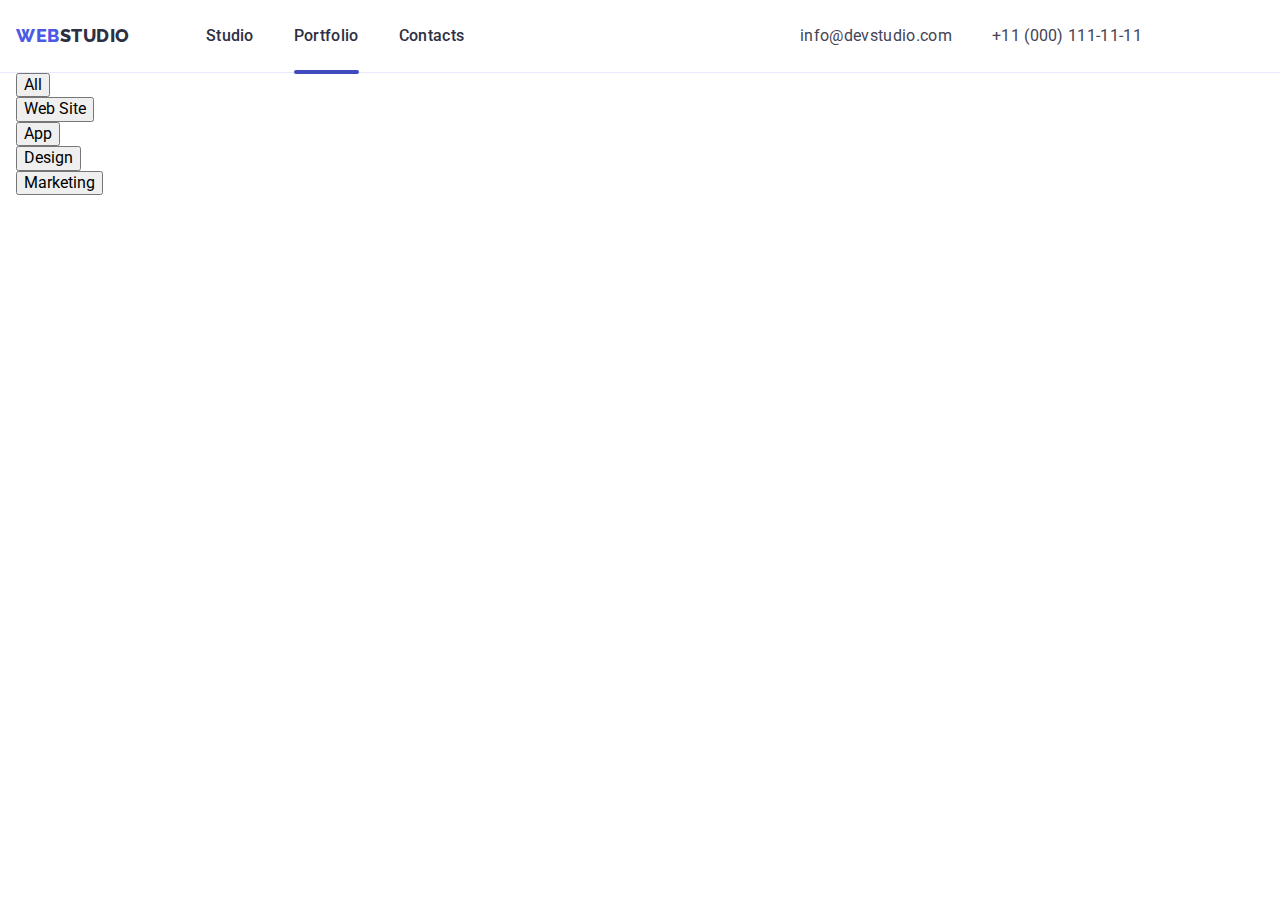
==== commit f47465c6: "1" ====
--- a/portfolio.html
+++ b/portfolio.html
@@ -153,7 +153,7 @@
       </div>
     </header>
 
-    <!-- <main>
+    <main>
       <section class="portfolio">
         <div class="container">
           <h1 hidden>Kind-work</h1>
@@ -175,7 +175,7 @@
             </li class="button-catalog">
           </ul>
 
-          <ul class="cards-set list">
+           <!-- <ul class="cards-set list">
             <li class="card-list">
               <a class="card-links link" href=""
                 >
@@ -301,12 +301,12 @@
                 <p class="card-sphere">Web Site</p></div></a
               >
             </li>
-          </ul>
+          </ul>  -->
         </div>
       </section>
-    </main> -->
-
-    <!-- <footer class="footer">
+    </main> 
+
+     <!-- <footer class="footer">
       <div class="container bottom-container">
         <div class="footer-join">
           <div class="footer-conteiner">
@@ -382,7 +382,7 @@
           </form>
         </div>
       </div>
-    </footer> -->
+    </footer>  -->
     <script src="./js/modal.js"></script>
     <script src="./js/modal-menu.js"></script>
   </body>
--- a/css/container.css
+++ b/css/container.css
@@ -3,7 +3,7 @@
   padding-right: 16px;
 }
 
-@media screen and (min-width: 480px) {
+@media screen and (max-width: 768px) {
   .container {
     width: 428px;
     margin-right: auto;
@@ -11,7 +11,7 @@
   }
 }
 
-@media screen and (min-width: 768px) {
+@media screen and (min-width: 769px) {
   .container {
     width: 768px;
   }
--- a/css/styles.css
+++ b/css/styles.css
@@ -1991,7 +1991,38 @@
 
 /*portfolio*/
 
-.portfolio {
+@media screen and (max-width: 768px) {
+  .button-list {
+    display: flex;
+    flex-wrap: wrap;
+    padding-top: 48px;
+    padding-bottom: 48px;
+  }
+
+  .button-kind {
+    margin-right: 24px;
+    border-radius: 4px;
+    border: 1px solid transparent;
+
+    font-family: "Roboto";
+    font-style: normal;
+    font-weight: 500;
+    font-size: 16px;
+    line-height: 1.5;
+
+    display: flex;
+    align-items: center;
+    padding: 8px 16px;
+
+    background: #f4f4fd;
+    color: var(--iris-color);
+    transition-duration: 250ms;
+    transition-property: color, background-color, box-shadow;
+    transition-timing-function: cubic-bezier(0.4, 0, 0.2, 1);
+  }
+}
+
+/*.portfolio {
   padding-top: 96px;
   padding-bottom: 120px;
   background-color: var(--white-color);
@@ -1999,7 +2030,7 @@
 
 /*filtres*/
 
-.button-list {
+/*button-list {
   list-style: none;
   display: flex;
 
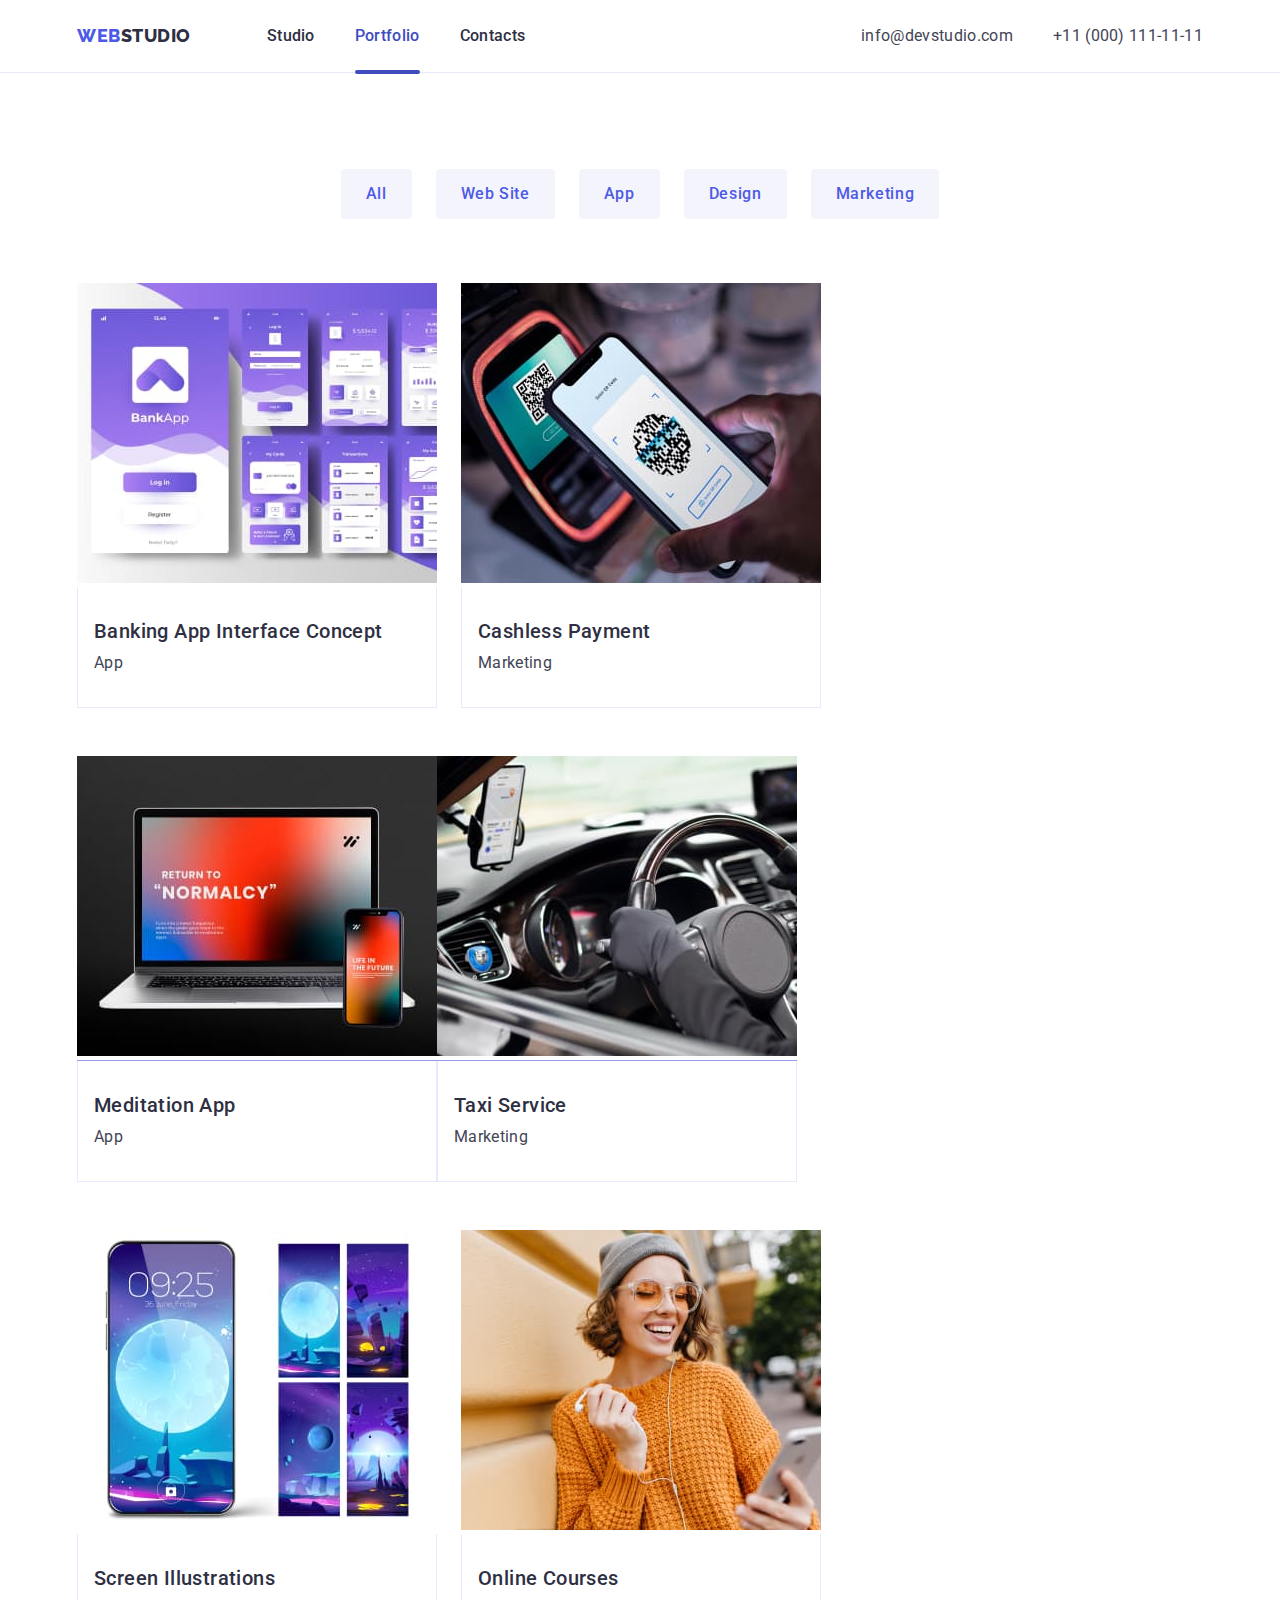
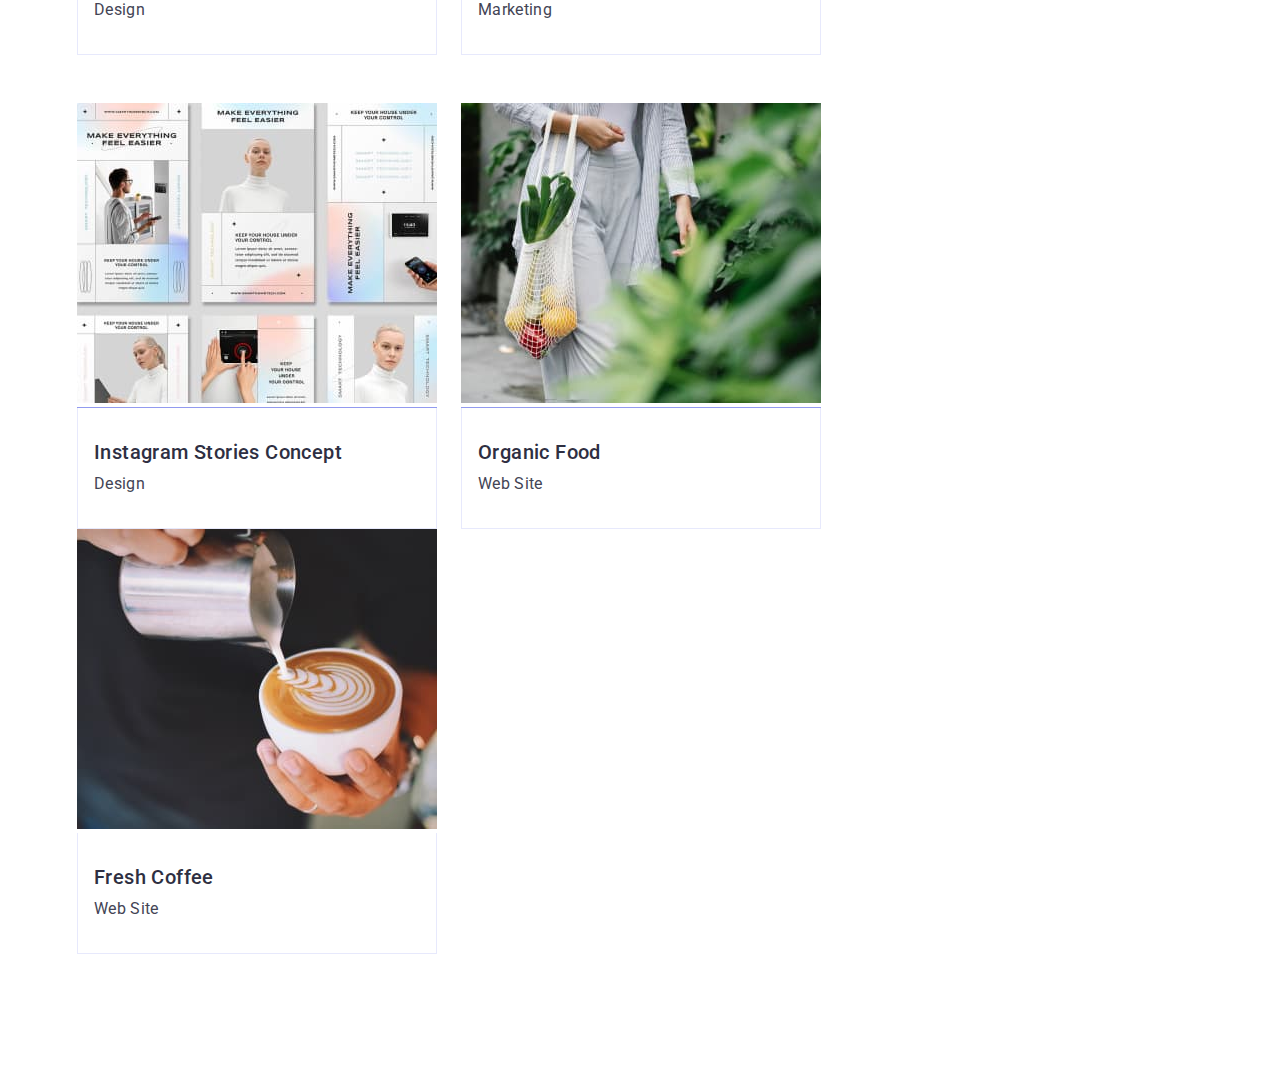
==== commit 95fad831: "1" ====
--- a/portfolio.html
+++ b/portfolio.html
@@ -175,7 +175,7 @@
             </li class="button-catalog">
           </ul>
 
-           <!-- <ul class="cards-set list">
+            <ul class="cards-set list">
             <li class="card-list">
               <a class="card-links link" href=""
                 >
@@ -301,7 +301,7 @@
                 <p class="card-sphere">Web Site</p></div></a
               >
             </li>
-          </ul>  -->
+          </ul>  
         </div>
       </section>
     </main> 
--- a/css/container.css
+++ b/css/container.css
@@ -1,24 +1,20 @@
 .container {
   padding-left: 16px;
   padding-right: 16px;
+  max-width: 428px;
+  margin-right: auto;
+  margin-left: auto;
+  width: 100%;
 }
 
-@media screen and (max-width: 768px) {
+@media screen and (min-width: 768px) {
   .container {
-    width: 428px;
-    margin-right: auto;
-    margin-left: auto;
-  }
-}
-
-@media screen and (min-width: 769px) {
-  .container {
-    width: 768px;
+    max-width: 768px;
   }
 }
 
 @media screen and (min-width: 1200px) {
   .container {
-    width: 1158px;
+    max-width: 1158px;
   }
 }
--- a/css/styles.css
+++ b/css/styles.css
@@ -144,10 +144,6 @@
     top: 44px;
   }
 
-  .menu__link__active {
-    color: var(--ocean-color);
-  }
-
   .nav-item {
     position: relative;
 
@@ -309,6 +305,10 @@
     color: var(--ocean-color);
   }
 }
+
+.menu__link__active {
+  color: var(--ocean-color);
+}
 /* main page*/
 
 /*hero*/
@@ -344,6 +344,7 @@
         url(../images/baner-ph-2x.jpg);
     }
   }
+
   .hero-title {
     margin-top: 0;
     margin-bottom: 0;
@@ -969,9 +970,12 @@
   }
 
   .customers-list {
-    display: flex;
-    flex-wrap: wrap;
-    justify-content: center;
+    /* display: flex;
+    flex-wrap: wrap; */
+
+    /* justify-content: center; */
+    display: grid;
+    grid-template-columns: repeat(2, 1fr);
     row-gap: 72px;
     column-gap: 16px;
   }
@@ -985,11 +989,13 @@
     border-radius: 4px;
 
     height: 88px;
-    width: 190px;
-
+    max-width: 190px;
+    width: 100%;
     transition-property: border;
     transition-duration: 250ms;
     transition-timing-function: cubic-bezier(0.4, 0, 0.2, 1);
+
+    padding: 0;
   }
 
   .customers-link:hover,
@@ -1503,7 +1509,8 @@
     left: 50%;
     transform: translate(-50%, -50%);
 
-    width: 392px;
+    max-width: 392px;
+    width: 100%;
     min-height: 586px;
 
     background: var(--dairy);
@@ -1726,11 +1733,18 @@
   }
 }
 
+@media screen and (max-width: 392px) {
+  .modal {
+    width: 85%;
+  }
+}
+
 @media screen and (min-width: 769px) {
   .backdrop {
     position: fixed;
     top: 0px;
     left: 0px;
+
     width: 100%;
     height: 100%;
     background-color: rgba(34, 23, 23, 0.137);
@@ -1997,10 +2011,11 @@
     flex-wrap: wrap;
     padding-top: 48px;
     padding-bottom: 48px;
+    row-gap: 16px;
+    column-gap: 24px;
   }
 
   .button-kind {
-    margin-right: 24px;
     border-radius: 4px;
     border: 1px solid transparent;
 
@@ -2012,7 +2027,7 @@
 
     display: flex;
     align-items: center;
-    padding: 8px 16px;
+    padding: 8px 20px;
 
     background: #f4f4fd;
     color: var(--iris-color);
@@ -2022,56 +2037,66 @@
   }
 }
 
-/*.portfolio {
-  padding-top: 96px;
-  padding-bottom: 120px;
-  background-color: var(--white-color);
-}
-
-/*filtres*/
-
-/*button-list {
-  list-style: none;
-  display: flex;
-
-  margin-bottom: 72px;
-  justify-content: center;
-}
-
-.button-catalog {
-  margin-right: 24px;
-}
-
-.button-kind {
-  padding-left: 24px;
-  padding-right: 24px;
-  padding-top: 12px;
-  padding-bottom: 12px;
-
-  border-radius: 4px;
-  border: 1px solid transparent;
-
-  font-family: "Roboto", sans-serif;
-  cursor: pointer;
-  font-weight: var(--font-weight-h);
-  font-size: 16px;
-  line-height: var(--line-height-p);
-  text-align: center;
-  letter-spacing: var(--letter-spacing-h);
-  background-color: var(--cloud-color);
-  color: var(--iris-color);
-
-  transition-duration: 250ms;
-  transition-property: color, background-color, box-shadow;
-  transition-timing-function: cubic-bezier(0.4, 0, 0.2, 1);
-}
-
-.button-kind:hover,
-.button-kind:focus {
-  background-color: var(--ocean-color);
-  color: var(--white-color);
-  box-shadow: 0px 3px 1px rgba(0, 0, 0, 0.1), 0px 2px 1px rgba(0, 0, 0, 0.08),
-    0px 2px 2px rgba(0, 0, 0, 0.12);
+@media screen and (min-width: 768px) {
+  .portfolio {
+    padding-top: 64px;
+    padding-bottom: 96px;
+    background-color: var(--white-color);
+  }
+
+  /*filtres*/
+
+  .button-list {
+    list-style: none;
+    display: flex;
+
+    margin-bottom: 64px;
+    justify-content: center;
+  }
+
+  .button-catalog {
+    margin-right: 24px;
+  }
+
+  .button-kind {
+    padding-left: 24px;
+    padding-right: 24px;
+    padding-top: 12px;
+    padding-bottom: 12px;
+
+    border-radius: 4px;
+    border: 1px solid transparent;
+
+    font-family: "Roboto", sans-serif;
+    cursor: pointer;
+    font-weight: var(--font-weight-h);
+    font-size: 16px;
+    line-height: var(--line-height-p);
+    text-align: center;
+    letter-spacing: var(--letter-spacing-h);
+    background-color: var(--cloud-color);
+    color: var(--iris-color);
+
+    transition-duration: 250ms;
+    transition-property: color, background-color, box-shadow;
+    transition-timing-function: cubic-bezier(0.4, 0, 0.2, 1);
+  }
+
+  .button-kind:hover,
+  .button-kind:focus {
+    background-color: var(--ocean-color);
+    color: var(--white-color);
+    box-shadow: 0px 3px 1px rgba(0, 0, 0, 0.1), 0px 2px 1px rgba(0, 0, 0, 0.08),
+      0px 2px 2px rgba(0, 0, 0, 0.12);
+  }
+}
+
+@media screen and (min-width: 768px) {
+  .portfolio {
+    padding-top: 96px;
+    padding-bottom: 120px;
+    background-color: var(--white-color);
+  }
 }
 
 /*image*/
@@ -2081,7 +2106,8 @@
 
   display: flex;
   flex-wrap: wrap;
-  width: 360px;
+  max-width: 360px;
+  width: 100%;
   margin-right: 24px;
 }
 
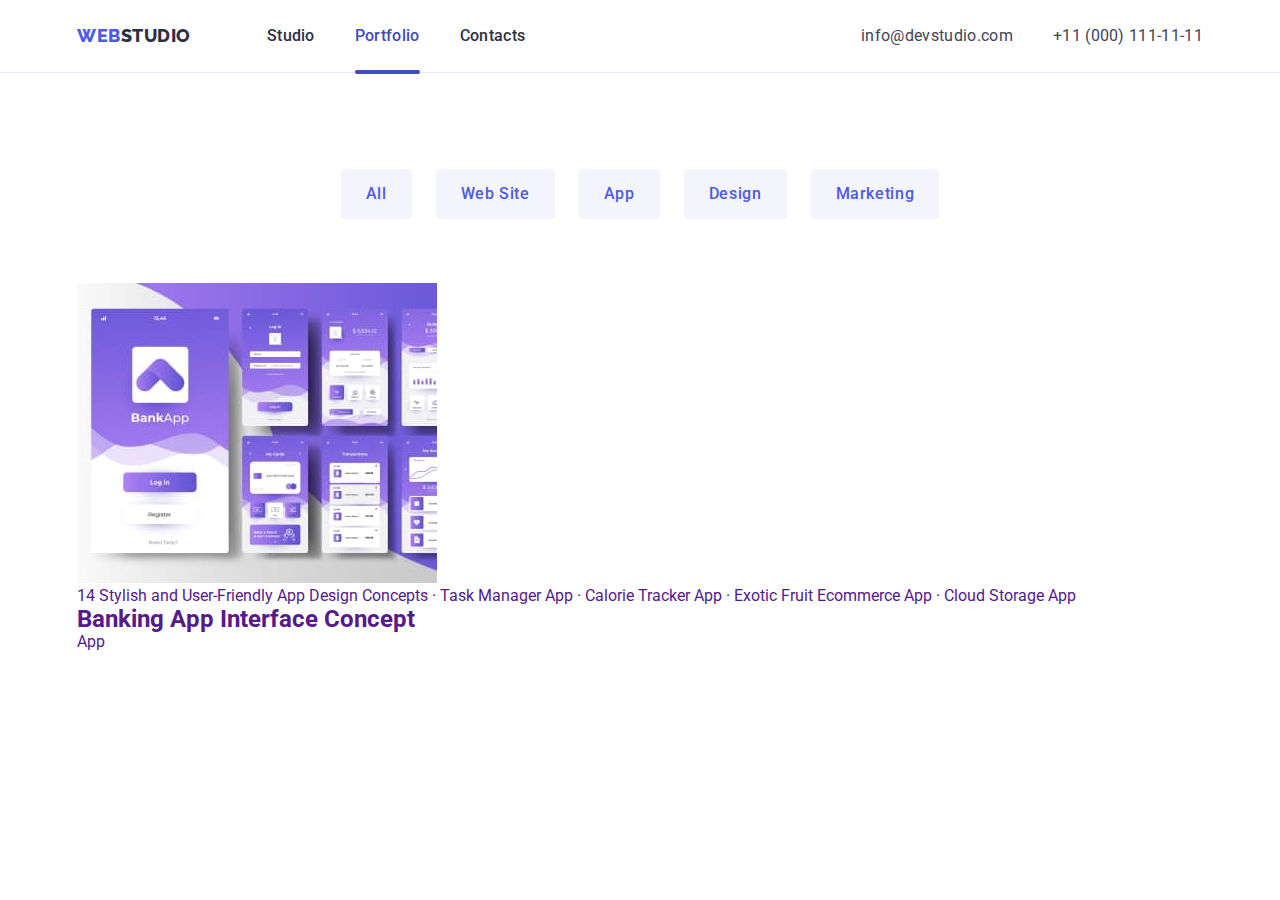
==== commit 73369e27: "1" ====
--- a/portfolio.html
+++ b/portfolio.html
@@ -180,7 +180,25 @@
               <a class="card-links link" href=""
                 >
                 <div class="card-set-wrapper">
-              <img class="card-img" src="./images/img4.jpg" alt="banking" width="360" />
+                  <picture >
+                    <source
+                    srcset="./images/img4.jpg 1x, ./images/desk12.jpg 2x"
+                    media="(min-width: 1200px)"
+                    />
+
+                    <source
+                    srcset="./images/tab1.1x.jpg 1x, ./images/tab1.2x.jpg 2x"
+                    media="(min-width: 768px)"
+                    />
+
+                    <source
+                    srcset="./images/mob1.1x.jpg 1x, ./images/mob1.2x.jpg 2x"
+                    media="(max-width: 767px)"
+                    />
+
+                    <img src="./images/mob1.1x.jpg" alt="" class="picture-image" >
+
+                  </picture>
                <p class="card-set-text">
                 14 Stylish and User-Friendly App Design Concepts · Task Manager App · Calorie Tracker App · Exotic Fruit Ecommerce App · Cloud Storage App
               </p> 
@@ -191,7 +209,7 @@
                 </div>
               </a>
             </li>
-            <li class="card-list">
+            <!-- <li class="card-list">
               <a class="card-links link" href=""
                 >
                 <div class="card-set-wrapper"> 
@@ -300,7 +318,7 @@
                 <h2 class="cards-set-title">Fresh Coffee</h2>
                 <p class="card-sphere">Web Site</p></div></a
               >
-            </li>
+            </li> -->
           </ul>  
         </div>
       </section>
--- a/css/styles.css
+++ b/css/styles.css
@@ -2091,7 +2091,7 @@
   }
 }
 
-@media screen and (min-width: 768px) {
+@media screen and (min-width: 1200px) {
   .portfolio {
     padding-top: 96px;
     padding-bottom: 120px;
@@ -2101,23 +2101,24 @@
 
 /*image*/
 
+@media screen and (max-width: 768px) {
+
+  .picture-image{
+    width: 100%;
+    
+  }
+
+.cards-set{
+  display: flex;
+  flex-wrap: wrap;
+}
+
 .card-list {
   margin-bottom: 48px;
-
-  display: flex;
-  flex-wrap: wrap;
-  max-width: 360px;
-  width: 100%;
-  margin-right: 24px;
-}
-
-.card-list:nth-child(n + 7) {
-  margin-bottom: 0px;
-}
-
-.card-list:nth-child(3n) {
-  margin-right: 0;
-}
+  margin-left: auto;
+    margin-right: auto;
+}
+
 
 .card-set-wrapper {
   position: relative;
@@ -2213,3 +2214,121 @@
   padding-left: 16px;
   padding-right: 16px;
 }
+
+
+
+}
+
+/*
+.card-list {
+  margin-bottom: 48px;
+
+  display: flex;
+  flex-wrap: wrap;
+  max-width: 360px;
+  width: 100%;
+  margin-right: 24px;
+}
+
+.card-list:nth-child(n + 7) {
+  margin-bottom: 0px;
+}
+
+.card-list:nth-child(3n) {
+  margin-right: 0;
+}
+
+.card-set-wrapper {
+  position: relative;
+  overflow: hidden;
+}
+
+.card-set-wrapper::before {
+  content: "";
+  position: absolute;
+  top: 0;
+  left: 0;
+  width: 100%;
+  height: 100%;
+
+  transition-property: transform;
+  transition-duration: 250ms;
+  transition-timing-function: cubic-bezier(0.4, 0, 0.2, 1);
+}
+
+.card-set-text {
+  position: absolute;
+  top: 0;
+  left: 0;
+  width: 100%;
+  height: 100%;
+  background-color: var(--iris-color);
+  color: var(--white-color);
+  padding-top: 40px;
+  padding-right: 32px;
+  padding-left: 32px;
+  line-height: 1.5;
+  overflow: auto;
+  transform: translateY(100%);
+  transition: transform 250ms linear;
+
+  font-weight: 400;
+  font-size: 16px;
+  letter-spacing: var(--letter-spacing-p);
+}
+
+.card-links {
+  transition-property: box-shadow;
+  transition-duration: 250ms;
+  transition-timing-function: cubic-bezier(0.4, 0, 0.2, 1);
+}
+
+.card-links:hover .card-set-text,
+.card-links:focus .card-set-text {
+  transform: translateY(0%);
+}
+
+.card-links:hover,
+.card-links:focus {
+  box-shadow: 0px 1px 6px rgba(46, 47, 66, 0.08),
+    0px 1px 1px rgba(46, 47, 66, 0.16), 0px 2px 1px rgba(46, 47, 66, 0.08);
+}
+
+.cards-set {
+  list-style: none;
+  display: flex;
+  flex-wrap: wrap;
+}
+
+.cards-set-title {
+  margin-top: 0px;
+  margin-bottom: 0px;
+
+  font-weight: var(--font-weight-h);
+  font-size: var(--font-size-h);
+  line-height: 1.2;
+  letter-spacing: var(--letter-spacing-p);
+  color: var(--navy-blue-color);
+}
+
+.card-sphere {
+  margin-top: 8px;
+  margin-bottom: 0px;
+
+  font-size: 16px;
+  line-height: 1.5;
+  letter-spacing: var(--letter-spacing-p);
+  color: var(--slate-color);
+}
+
+.card-info {
+  border-right: 1px solid var(--cornflower-color);
+  border-bottom: 1px solid var(--cornflower-color);
+  border-left: 1px solid var(--cornflower-color);
+
+  padding-top: 32px;
+  padding-bottom: 32px;
+
+  padding-left: 16px;
+  padding-right: 16px;
+}
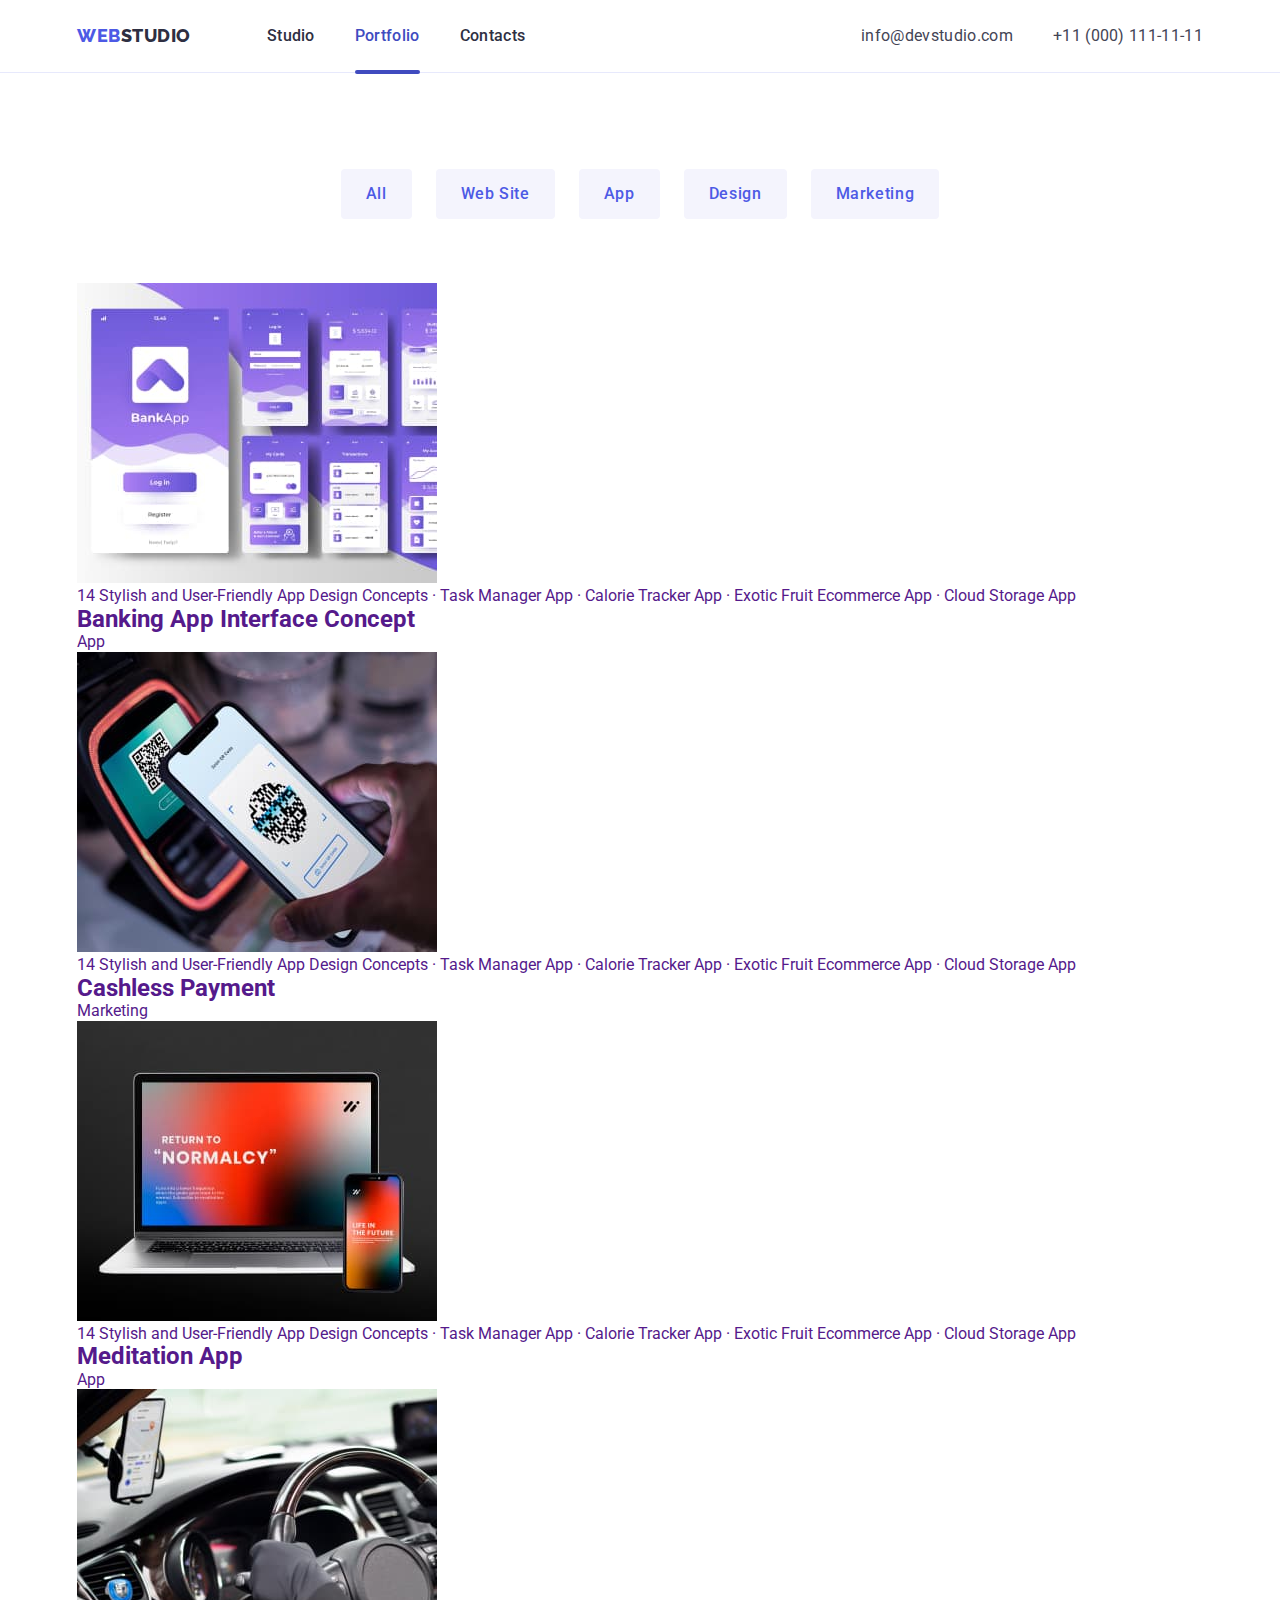
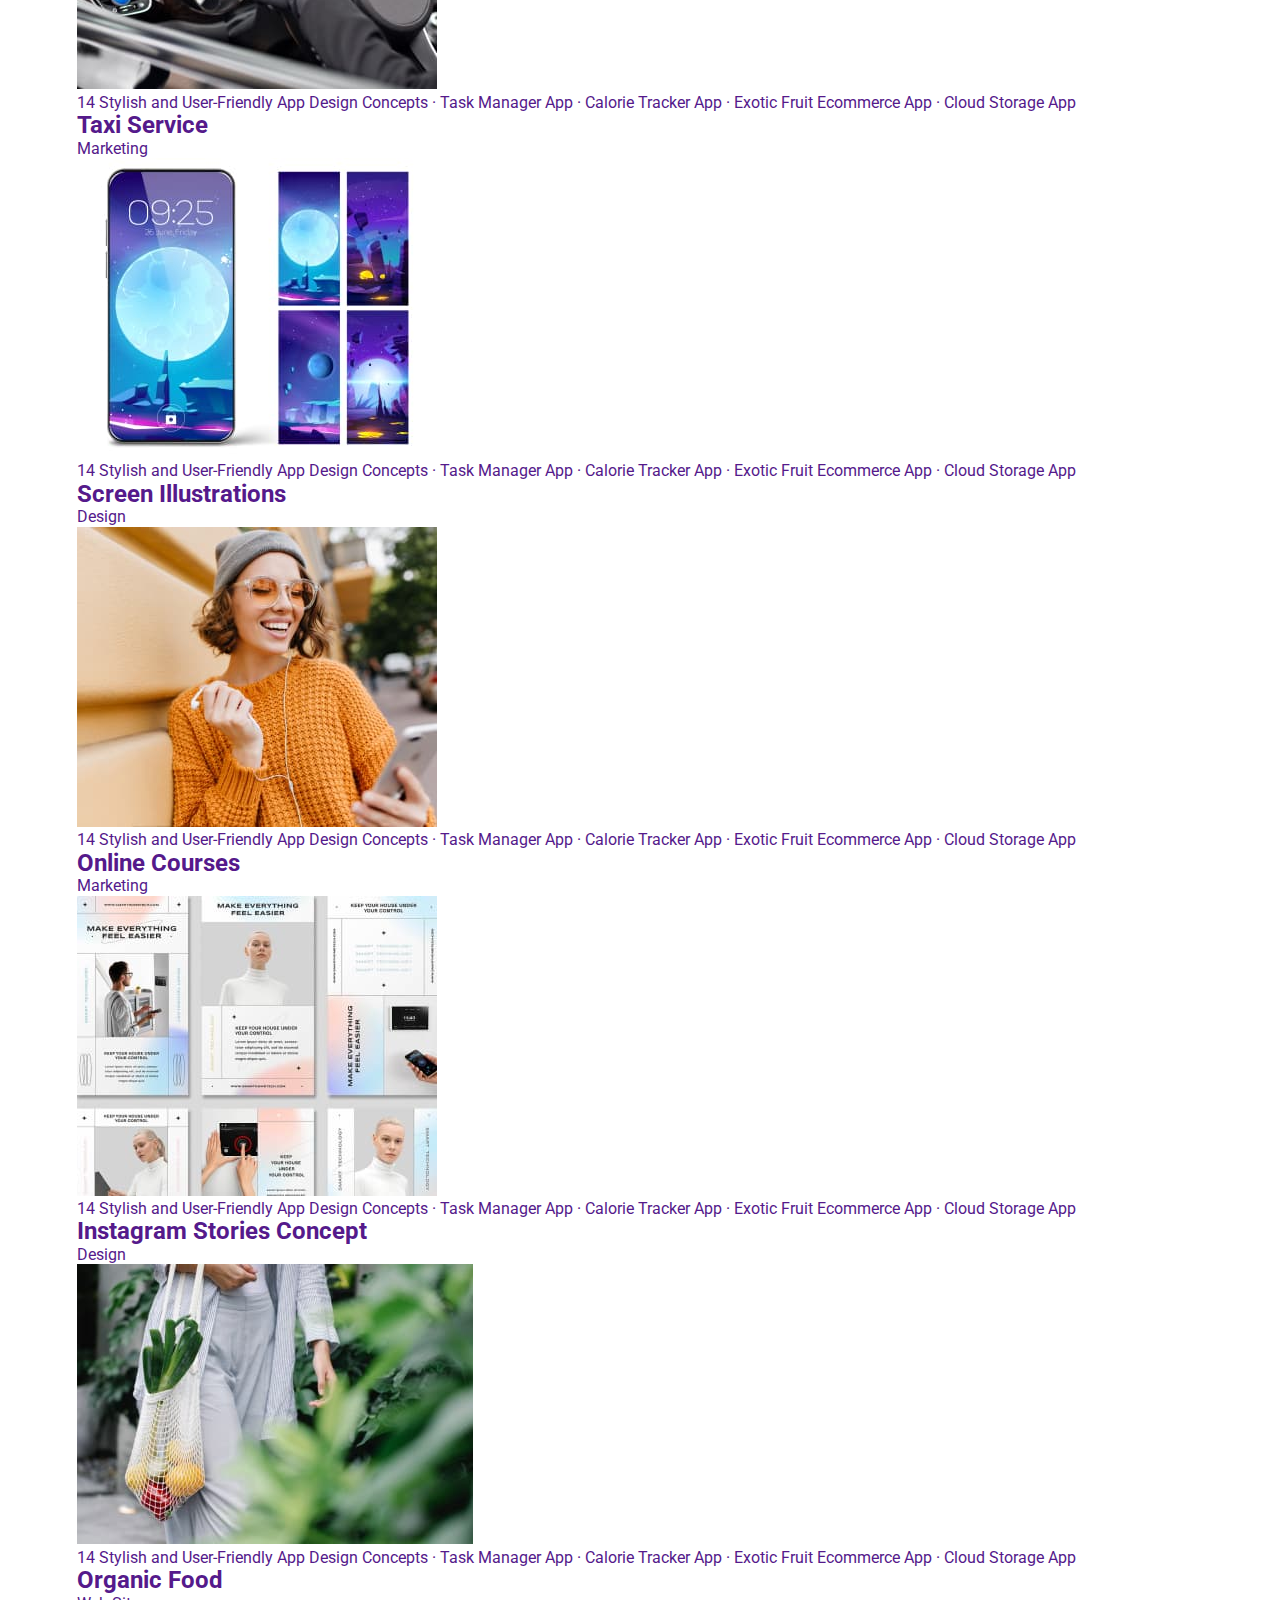
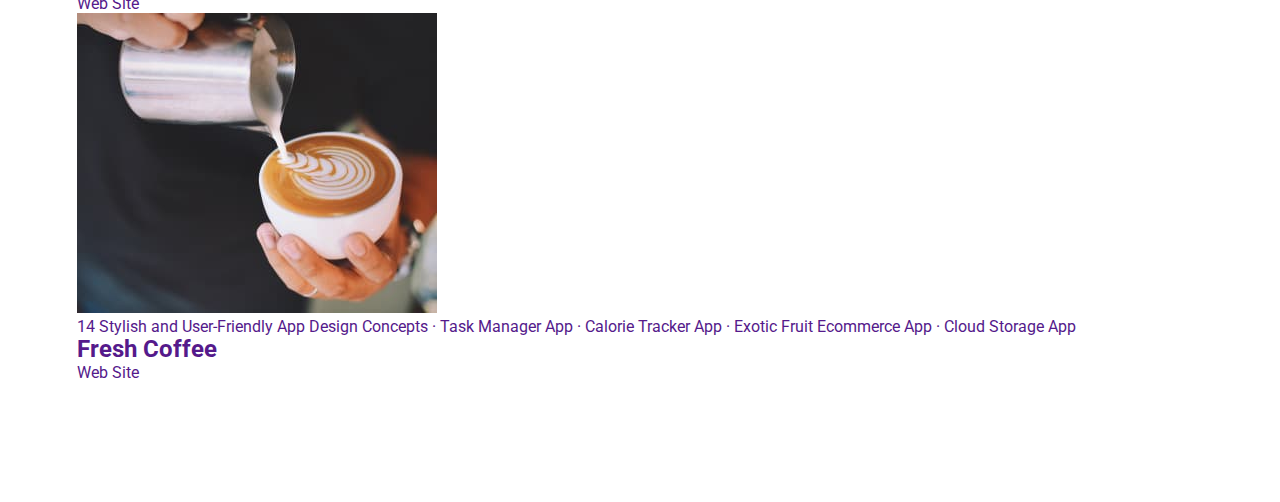
==== commit 4d50ee9c: "1" ====
--- a/portfolio.html
+++ b/portfolio.html
@@ -185,19 +185,15 @@
                     srcset="./images/img4.jpg 1x, ./images/desk12.jpg 2x"
                     media="(min-width: 1200px)"
                     />
-
                     <source
                     srcset="./images/tab1.1x.jpg 1x, ./images/tab1.2x.jpg 2x"
                     media="(min-width: 768px)"
                     />
-
                     <source
                     srcset="./images/mob1.1x.jpg 1x, ./images/mob1.2x.jpg 2x"
                     media="(max-width: 767px)"
                     />
-
                     <img src="./images/mob1.1x.jpg" alt="" class="picture-image" >
-
                   </picture>
                <p class="card-set-text">
                 14 Stylish and User-Friendly App Design Concepts · Task Manager App · Calorie Tracker App · Exotic Fruit Ecommerce App · Cloud Storage App
@@ -209,11 +205,26 @@
                 </div>
               </a>
             </li>
-            <!-- <li class="card-list">
+            
+            <li class="card-list">
               <a class="card-links link" href=""
                 >
                 <div class="card-set-wrapper"> 
-                  <img class="card-img" src="./images/imgp2.jpg" alt="cashless" width="360" />
+                   <picture >
+                    <source
+                    srcset="./images/imgp2.jpg 1x, ./images/desk22.jpg 2x"
+                    media="(min-width: 1200px)"
+                    />
+                    <source
+                    srcset="./images/tab21.jpg 1x, ./images/tab22.jpg 2x"
+                    media="(min-width: 768px)"
+                    />
+                    <source
+                    srcset="./images/mob21.jpg 1x, ./images/mob22.jpg 2x"
+                    media="(max-width: 767px)"
+                    />
+                    <img src="./images/mob21.jpg" alt="" class="picture-image" >
+                  </picture>
                    <p class="card-set-text">
                 14 Stylish and User-Friendly App Design Concepts · Task Manager App · Calorie Tracker App · Exotic Fruit Ecommerce App · Cloud Storage App
               </p> 
@@ -224,10 +235,25 @@
                 </div>
               </a>
             </li>
+            
             <li class="card-list">
               <a class="card-links link" href="">
                 <div class="card-set-wrapper">
-                <img class="card-img" src="./images/imgp3.jpg" alt="app" width="360" />
+                 <picture >
+                    <source
+                    srcset="./images/imgp3.jpg 1x, ./images/desk32.jpg 2x"
+                    media="(min-width: 1200px)"
+                    />
+                    <source
+                    srcset="./images/tab31.jpg 1x, ./images/tab32.jpg 2x"
+                    media="(min-width: 768px)"
+                    />
+                    <source
+                    srcset="./images/mob31.jpg 1x, ./images/mob32.jpg 2x"
+                    media="(max-width: 767px)"
+                    />
+                    <img src="/images/mob31.jpg" alt="" class="picture-image" >
+                  </picture>
                  <p class="card-set-text">
                 14 Stylish and User-Friendly App Design Concepts · Task Manager App · Calorie Tracker App · Exotic Fruit Ecommerce App · Cloud Storage App
               </p> 
@@ -242,7 +268,21 @@
             <li class="card-list">
               <a class="card-links link" href="">
                 <div class="card-set-wrapper"> 
-                <img class="card-img" src="./images/imgtax.jpg" alt="taxi" width="360" />
+                <picture >
+                    <source
+                    srcset="./images/imgtax.jpg 1x, ./images/desk42.jpg 2x"
+                    media="(min-width: 1200px)"
+                    />
+                    <source
+                    srcset="./images/tab41.jpg 1x, ./images/tab42.jpg 2x"
+                    media="(min-width: 768px)"
+                    />
+                    <source
+                    srcset="./images/mob41.jpg 1x, ./images/mob42.jpg 2x"
+                    media="(max-width: 767px)"
+                    />
+                    <img src="/images/mob41.jpg" alt="" class="picture-image" >
+                  </picture>
                  <p class="card-set-text">
                 14 Stylish and User-Friendly App Design Concepts · Task Manager App · Calorie Tracker App · Exotic Fruit Ecommerce App · Cloud Storage App
               </p> 
@@ -257,7 +297,21 @@
             <li class="card-list">
               <a class="card-links link" href="">
                 <div class="card-set-wrapper"> 
-                <img class="card-img" src="./images/imgp5.jpg" alt="screen" width="360" />
+                <picture >
+                    <source
+                    srcset="./images/imgp5.jpg 1x, ./images/desk52.jpg 2x"
+                    media="(min-width: 1200px)"
+                    />
+                    <source
+                    srcset="./images/tab51.jpg 1x, ./images/tab52.jpg 2x"
+                    media="(min-width: 768px)"
+                    />
+                    <source
+                    srcset="./images/mob51.jpg 1x, ./images/mob52.jpg 2x"
+                    media="(max-width: 767px)"
+                    />
+                    <img src="/images/mob51.jpg" alt="" class="picture-image" >
+                  </picture>
                  <p class="card-set-text">
                 14 Stylish and User-Friendly App Design Concepts · Task Manager App · Calorie Tracker App · Exotic Fruit Ecommerce App · Cloud Storage App
               </p> 
@@ -267,10 +321,25 @@
                 <p class="card-sphere">Design</p></div></a
               >
             </li>
-            <li class="card-list">
-              <a class="card-links link" href="">
-                <div class="card-set-wrapper"> 
-                <img class="card-img" src="./images/imgp6.jpg" alt="courses" width="360" />
+            
+            <li class="card-list">
+              <a class="card-links link" href="">
+                <div class="card-set-wrapper"> 
+                <picture>
+               <source
+                    srcset="./images/imgp6.jpg 1x, ./images/desk62.jpg 2x"
+                    media="(min-width: 1200px)"
+                    />
+                    <source
+                    srcset="./images/tab61.jpg 1x, ./images/tab62.jpg 2x"
+                    media="(min-width: 768px)"
+                    />
+                    <source
+                    srcset="./images/mob61.jpg 1x, ./images/mob62.jpg 2x"
+                    media="(max-width: 767px)"
+                    />
+                    <img src="/images/mob61.jpg" alt="" class="picture-image" >
+                  </picture>
                  <p class="card-set-text">
                 14 Stylish and User-Friendly App Design Concepts · Task Manager App · Calorie Tracker App · Exotic Fruit Ecommerce App · Cloud Storage App
               </p> 
@@ -280,10 +349,25 @@
                 <p class="card-sphere">Marketing</p></div></a
               >
             </li>
-            <li class="card-list">
-              <a class="card-links link" href="">
-                <div class="card-set-wrapper"> 
-                <img class="card-img" src="./images/imgp7.jpg" alt="instagram" width="360" />
+
+            <li class="card-list">
+              <a class="card-links link" href="">
+                <div class="card-set-wrapper"> 
+                  <picture>
+               <source
+                    srcset="./images/imgp7.jpg 1x, ./images/desk72.jpg 2x"
+                    media="(min-width: 1200px)"
+                    />
+                    <source
+                    srcset="./images/tab71.jpg 1x, ./images/tab72.jpg 2x"
+                    media="(min-width: 768px)"
+                    />
+                    <source
+                    srcset="./images/mob71.jpg 1x, ./images/mob72.jpg 2x"
+                    media="(max-width: 767px)"
+                    />
+                    <img src="/images/mob71.jpg" alt="" class="picture-image" >
+                  </picture>
                  <p class="card-set-text">
                 14 Stylish and User-Friendly App Design Concepts · Task Manager App · Calorie Tracker App · Exotic Fruit Ecommerce App · Cloud Storage App
               </p> 
@@ -293,10 +377,24 @@
                 <p class="card-sphere">Design</p></div></a
               >
             </li>
-            <li class="card-list">
-              <a class="card-links link" href="">
-                <div class="card-set-wrapper"> 
-                <img class="card-img" src="./images/imgp8.jpg" alt="food" width="360" />
+
+            <li class="card-list">
+              <a class="card-links link" href="">
+                <div class="card-set-wrapper"> 
+                <source
+                    srcset="./images/imgp8.jpg 1x, ./images/desk82.jpg 2x"
+                    media="(min-width: 1200px)"
+                    />
+                    <source
+                    srcset="./images/tab81.jpg 1x, ./images/tab82.jpg 2x"
+                    media="(min-width: 768px)"
+                    />
+                    <source
+                    srcset="./images/mob81.jpg 1x, ./images/mob82.jpg 2x"
+                    media="(max-width: 767px)"
+                    />
+                    <img src="/images/mob81.jpg" alt="" class="picture-image" >
+                  </picture>
                  <p class="card-set-text">
                 14 Stylish and User-Friendly App Design Concepts · Task Manager App · Calorie Tracker App · Exotic Fruit Ecommerce App · Cloud Storage App
               </p> 
@@ -306,10 +404,25 @@
                 <p class="card-sphere">Web Site</p></div>
               </a>
             </li>
-            <li class="card-list">
-              <a class="card-links link" href="">
-                <div class="card-set-wrapper"> 
-                <img class="card-img" src="./images/imgp9.jpg" alt="coffee" width="360" />
+
+            <li class="card-list">
+              <a class="card-links link" href="">
+                <div class="card-set-wrapper"> 
+                <picture>
+               <source
+                    srcset="./images/imgp9.jpg 1x, ./images/desk92.jpg 2x"
+                    media="(min-width: 1200px)"
+                    />
+                    <source
+                    srcset="./images/tab91.jpg 1x, ./images/tab92.jpg 2x"
+                    media="(min-width: 768px)"
+                    />
+                    <source
+                    srcset="./images/mob91.jpg 1x, ./images/mob92.jpg 2x"
+                    media="(max-width: 767px)"
+                    />
+                    <img src="/images/mob91.jpg" alt="" class="picture-image" >
+                  </picture>
                  <p class="card-set-text">
                 14 Stylish and User-Friendly App Design Concepts · Task Manager App · Calorie Tracker App · Exotic Fruit Ecommerce App · Cloud Storage App
               </p> 
@@ -318,7 +431,7 @@
                 <h2 class="cards-set-title">Fresh Coffee</h2>
                 <p class="card-sphere">Web Site</p></div></a
               >
-            </li> -->
+            </li> 
           </ul>  
         </div>
       </section>
--- a/css/styles.css
+++ b/css/styles.css
@@ -2035,6 +2035,14 @@
     transition-property: color, background-color, box-shadow;
     transition-timing-function: cubic-bezier(0.4, 0, 0.2, 1);
   }
+
+  .button-kind:hover,
+  .button-kind:focus {
+    background-color: var(--ocean-color);
+    color: var(--white-color);
+    box-shadow: 0px 3px 1px rgba(0, 0, 0, 0.1), 0px 2px 1px rgba(0, 0, 0, 0.08),
+      0px 2px 2px rgba(0, 0, 0, 0.12);
+  }
 }
 
 @media screen and (min-width: 768px) {
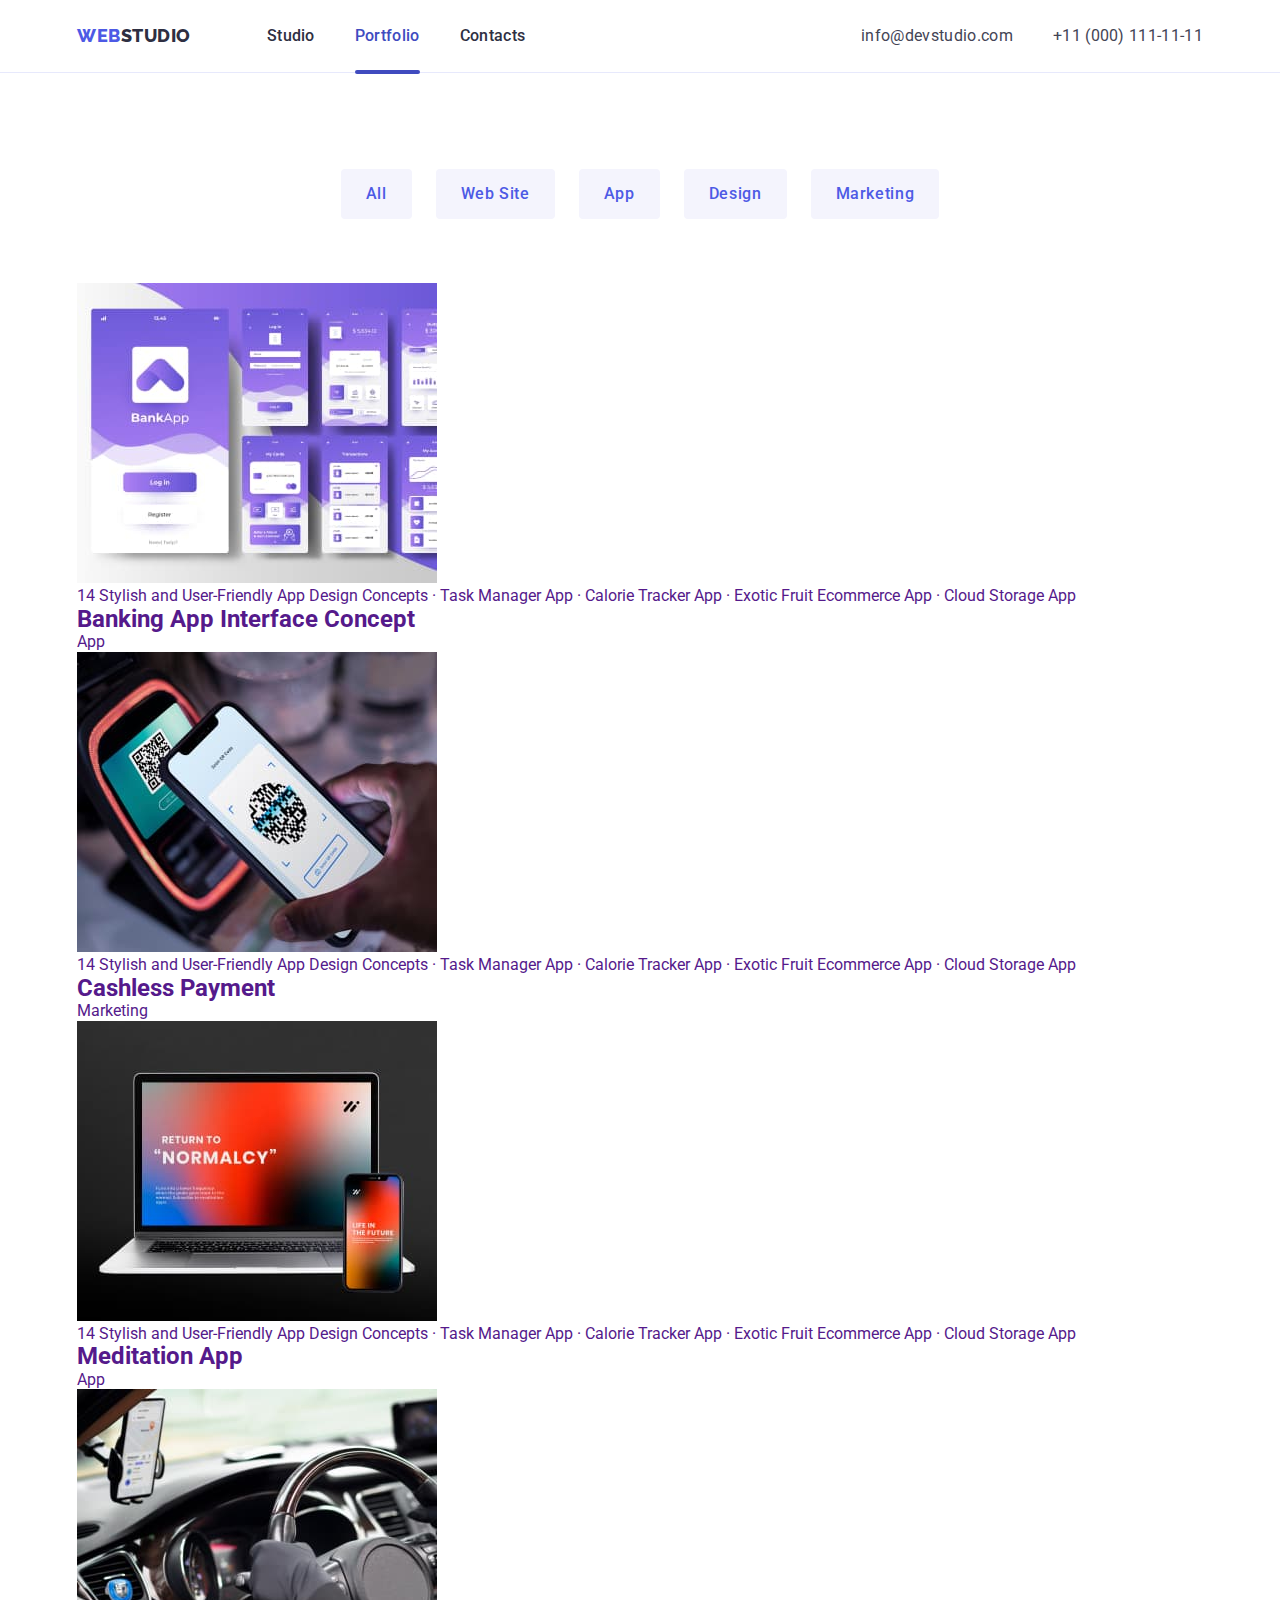
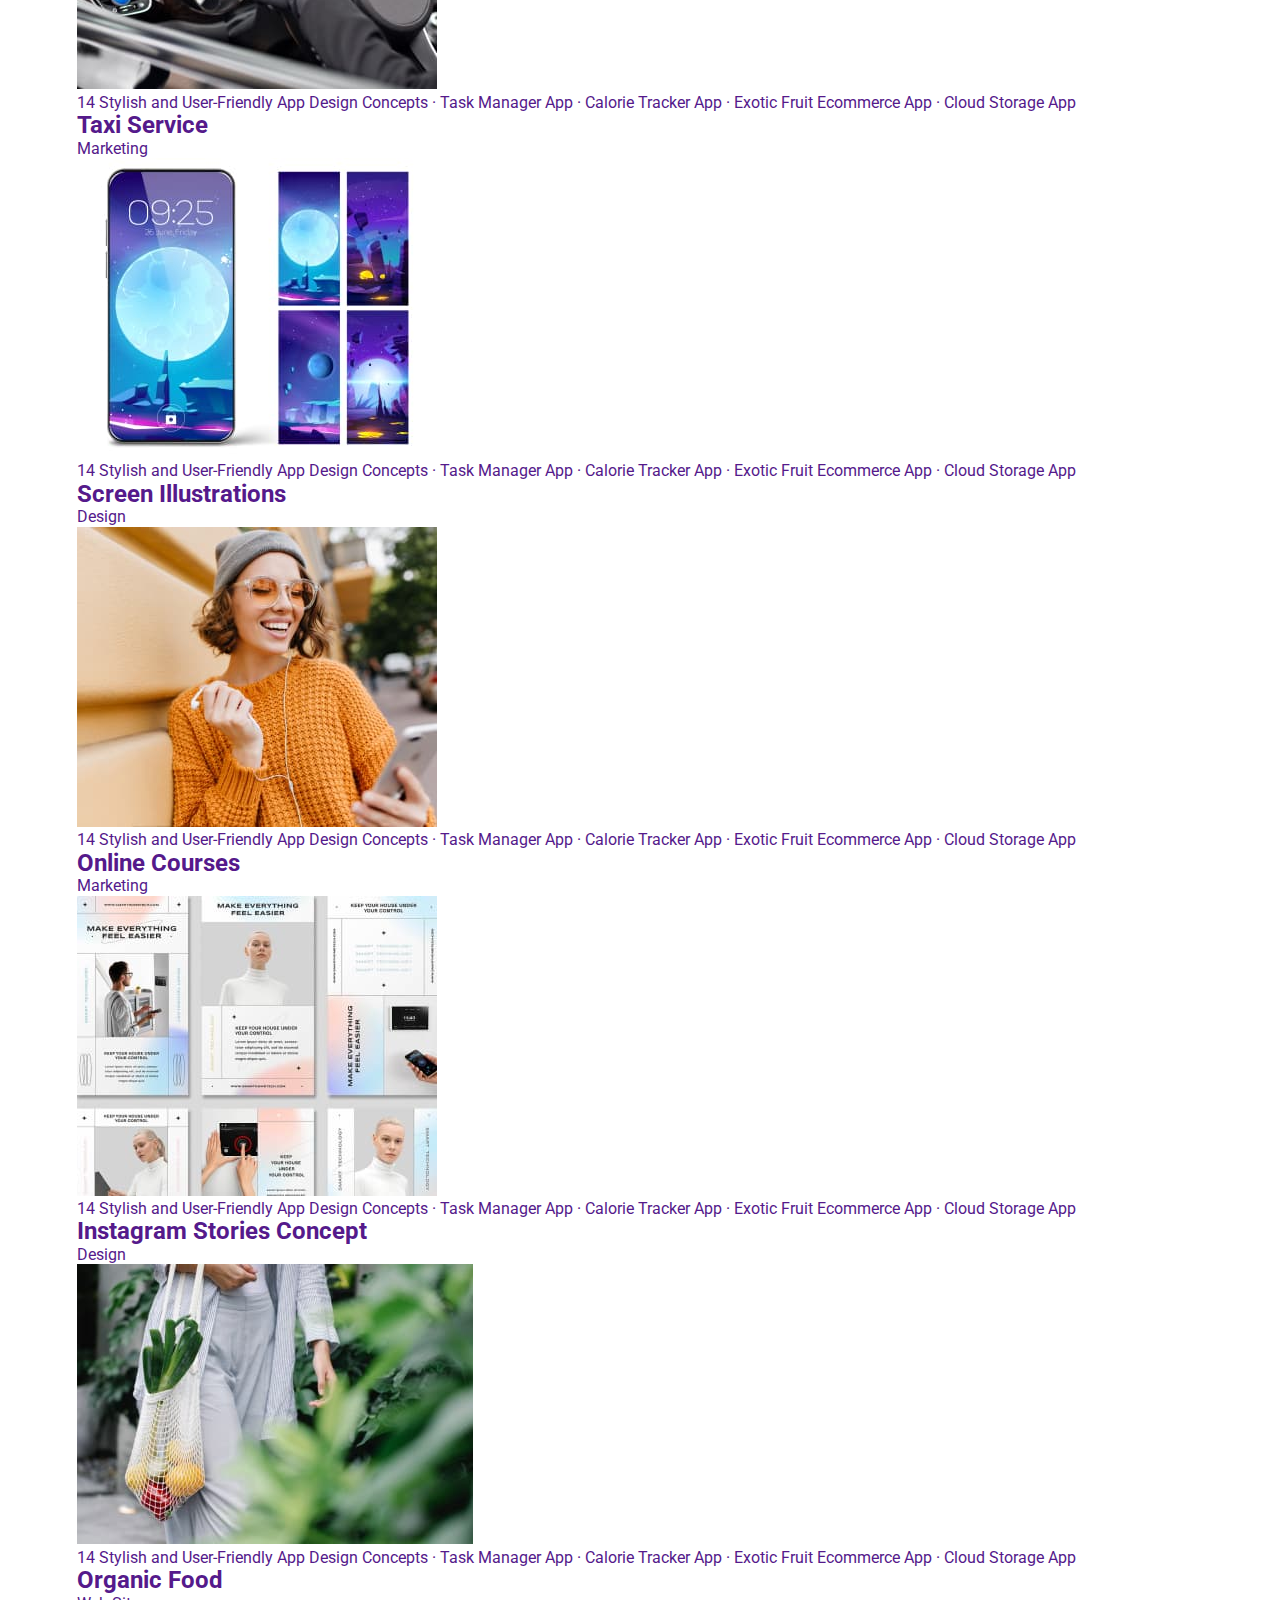
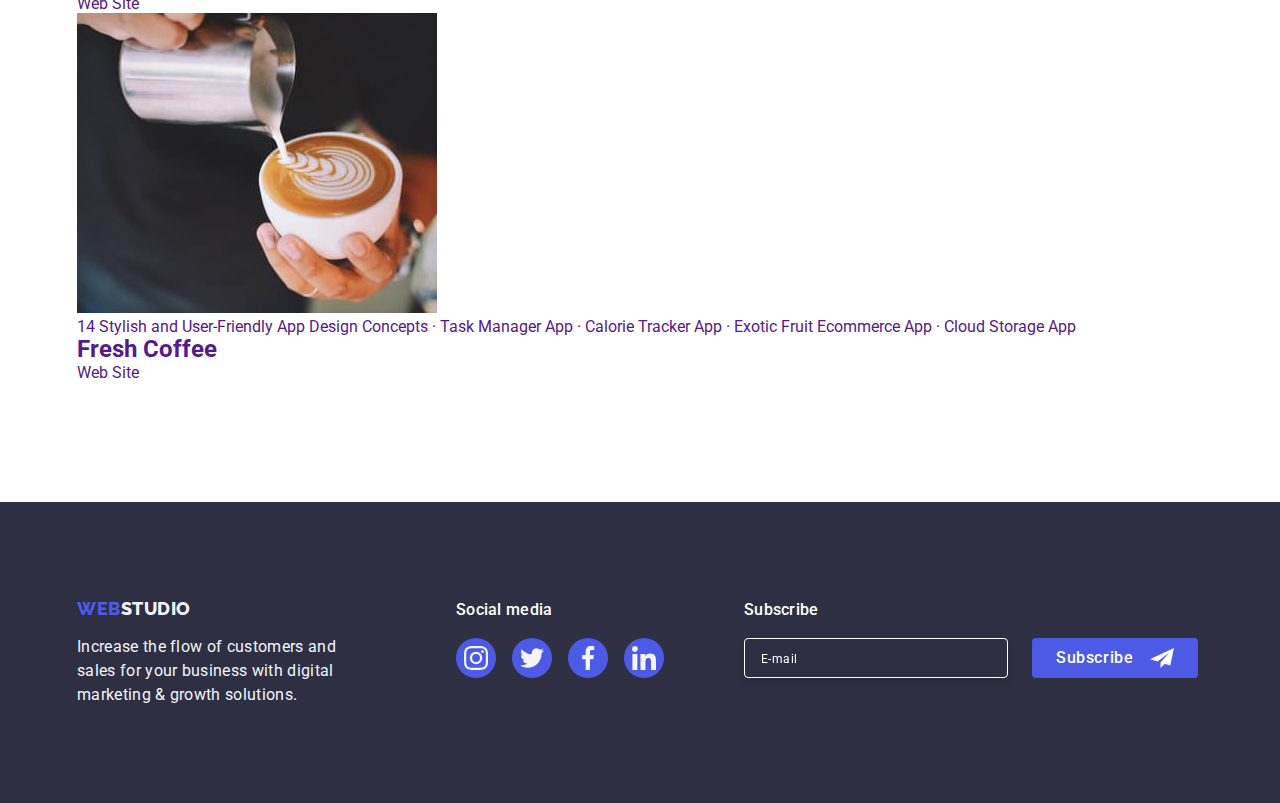
==== commit 005a38e8: "1" ====
--- a/portfolio.html
+++ b/portfolio.html
@@ -437,7 +437,7 @@
       </section>
     </main> 
 
-     <!-- <footer class="footer">
+     <footer class="footer">
       <div class="container bottom-container">
         <div class="footer-join">
           <div class="footer-conteiner">
@@ -513,7 +513,7 @@
           </form>
         </div>
       </div>
-    </footer>  -->
+    </footer>  
     <script src="./js/modal.js"></script>
     <script src="./js/modal-menu.js"></script>
   </body>
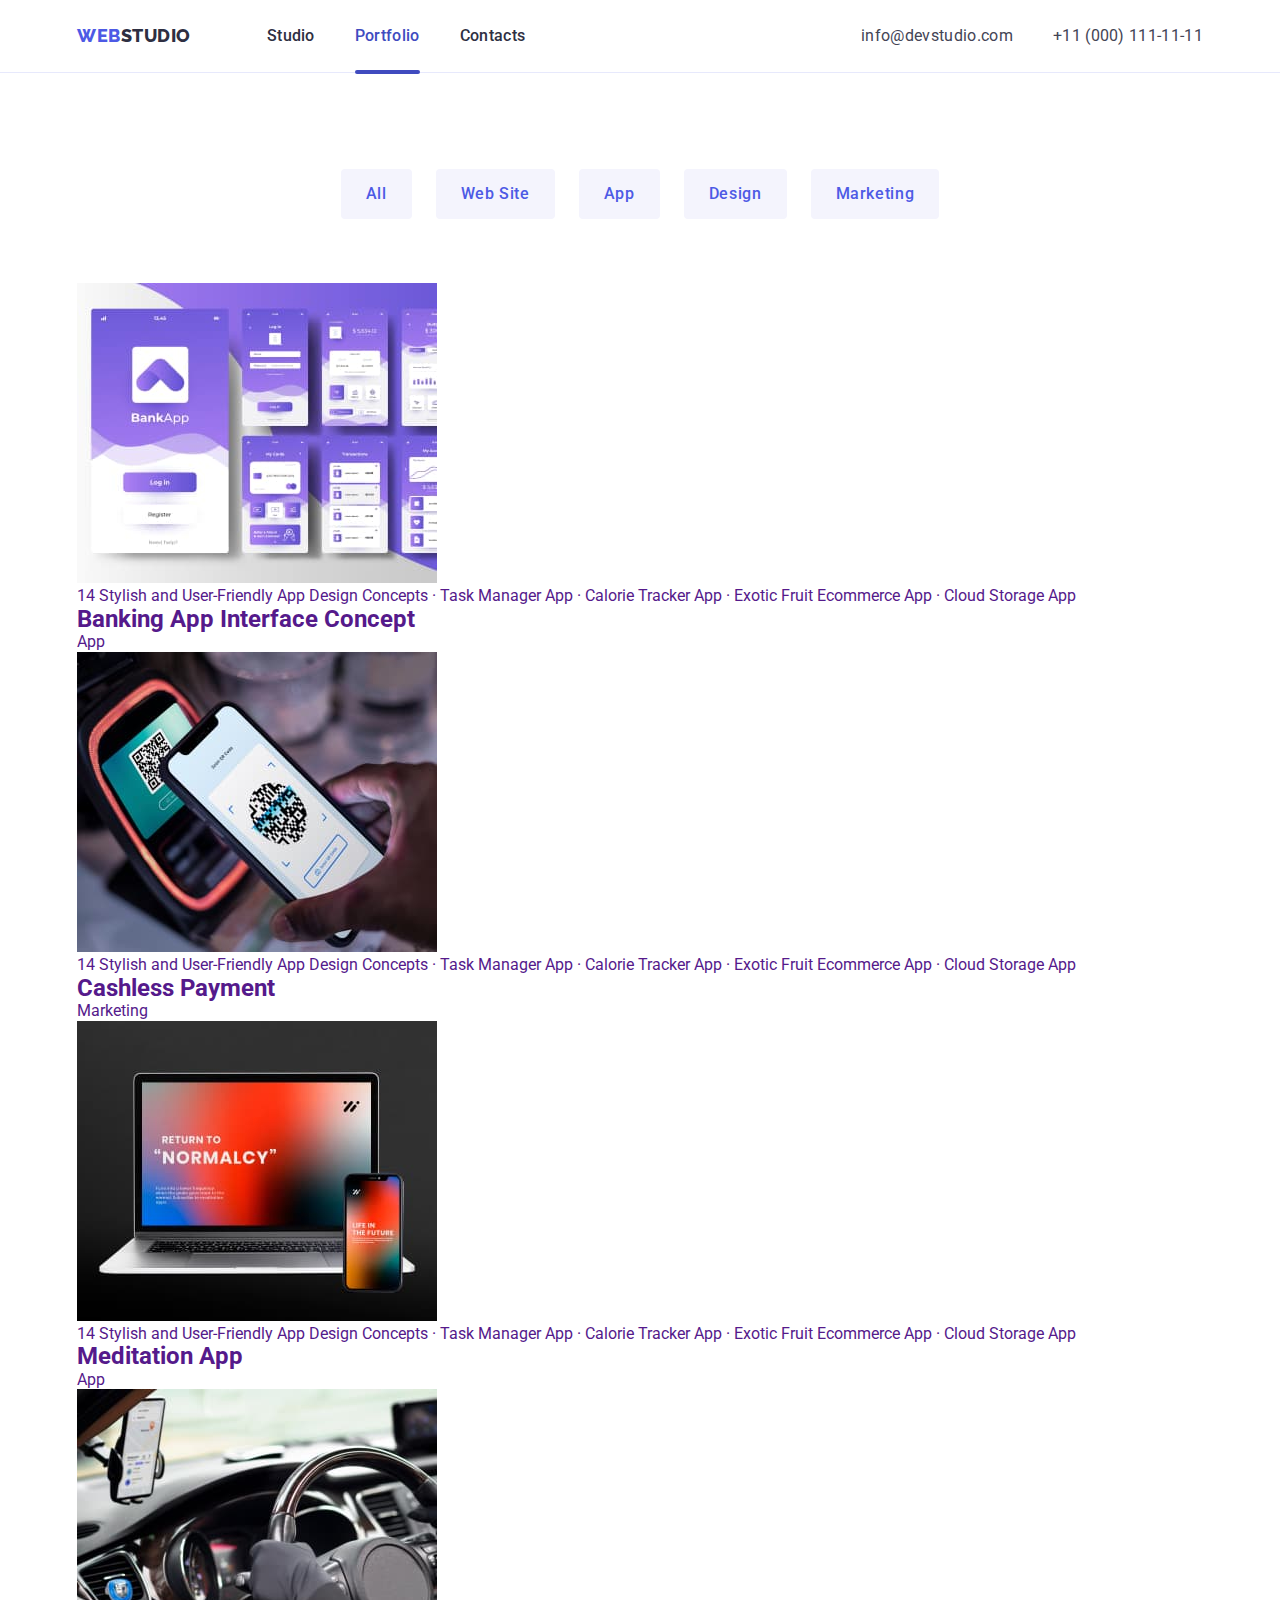
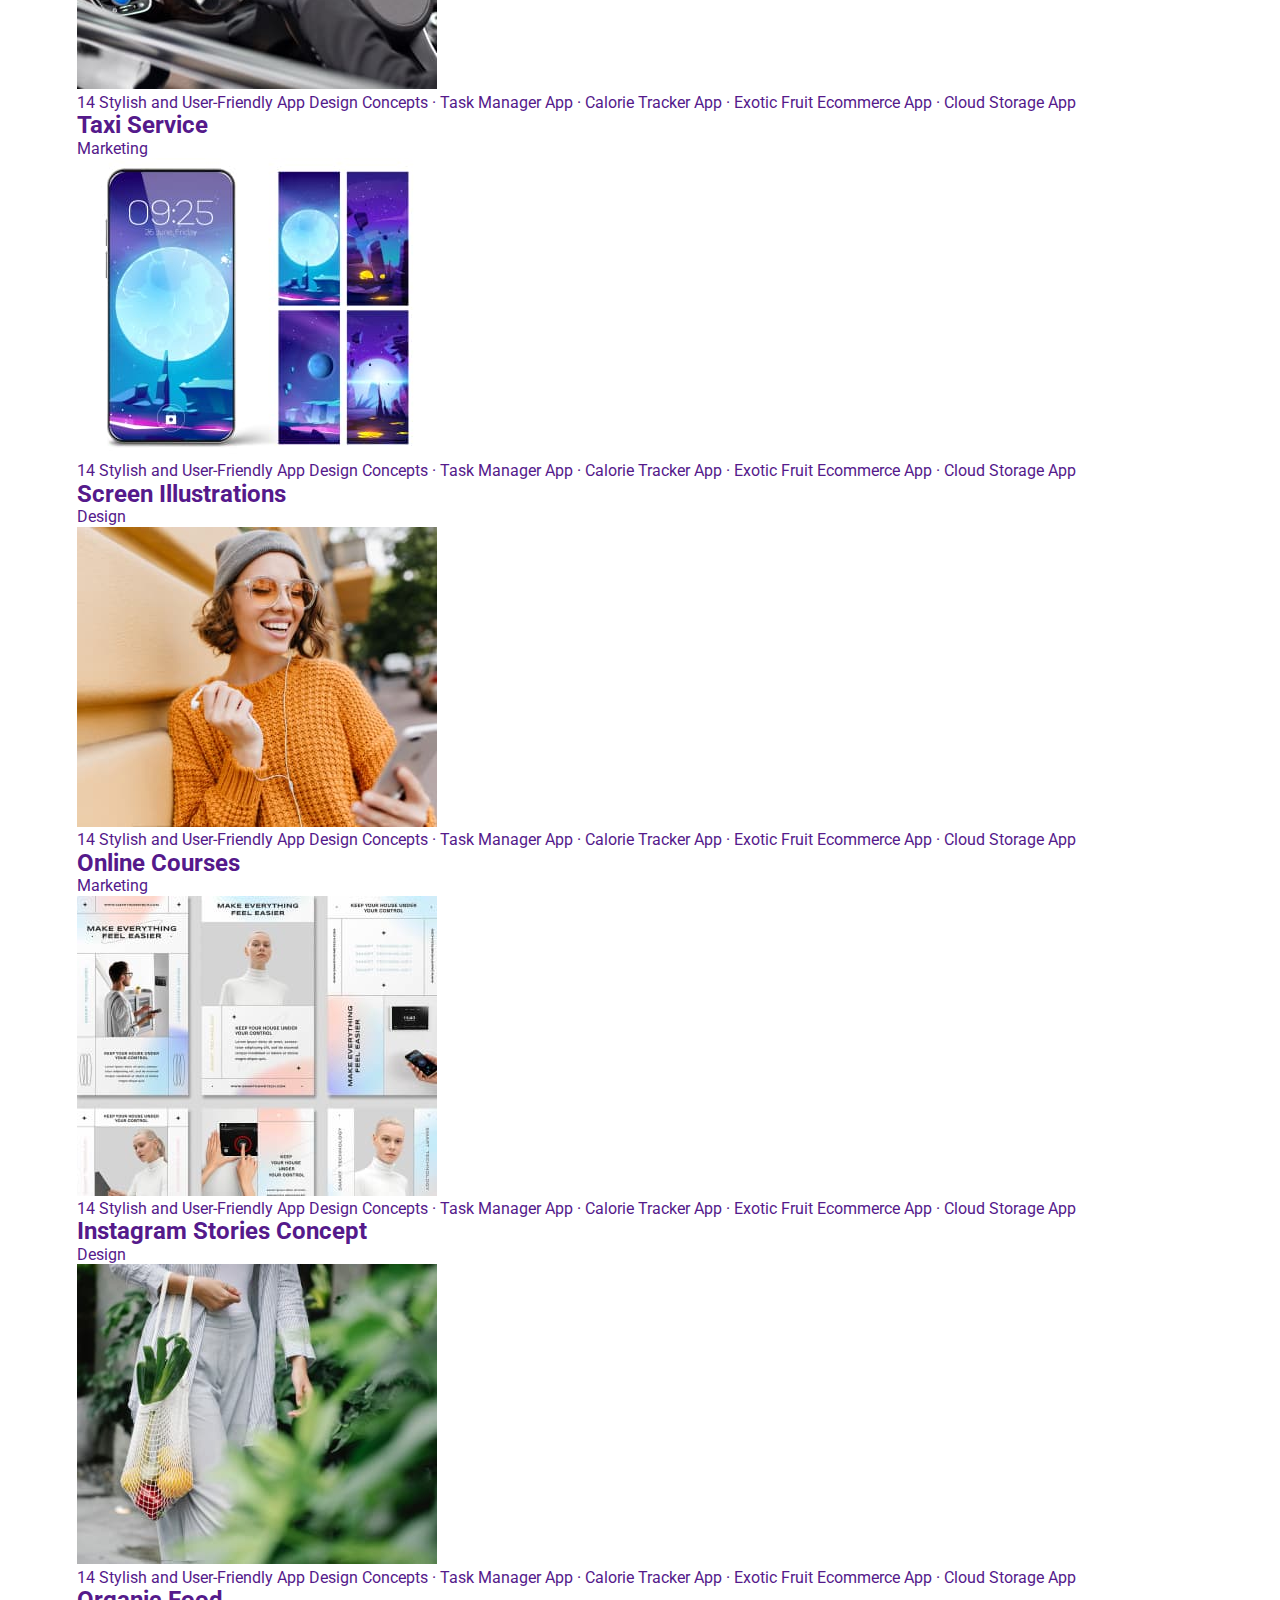
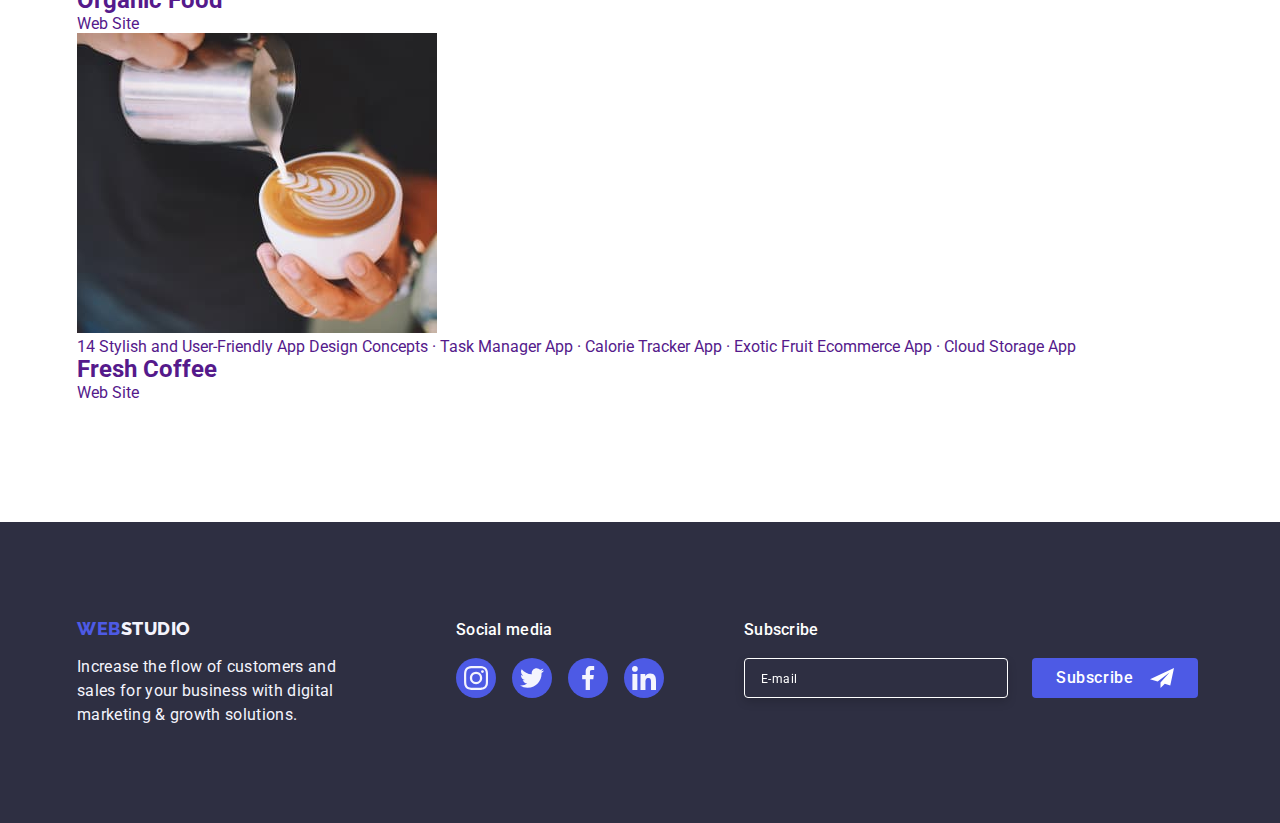
==== commit 3af787b6: "1" ====
--- a/portfolio.html
+++ b/portfolio.html
@@ -381,6 +381,7 @@
             <li class="card-list">
               <a class="card-links link" href="">
                 <div class="card-set-wrapper"> 
+                  <picture>
                 <source
                     srcset="./images/imgp8.jpg 1x, ./images/desk82.jpg 2x"
                     media="(min-width: 1200px)"
